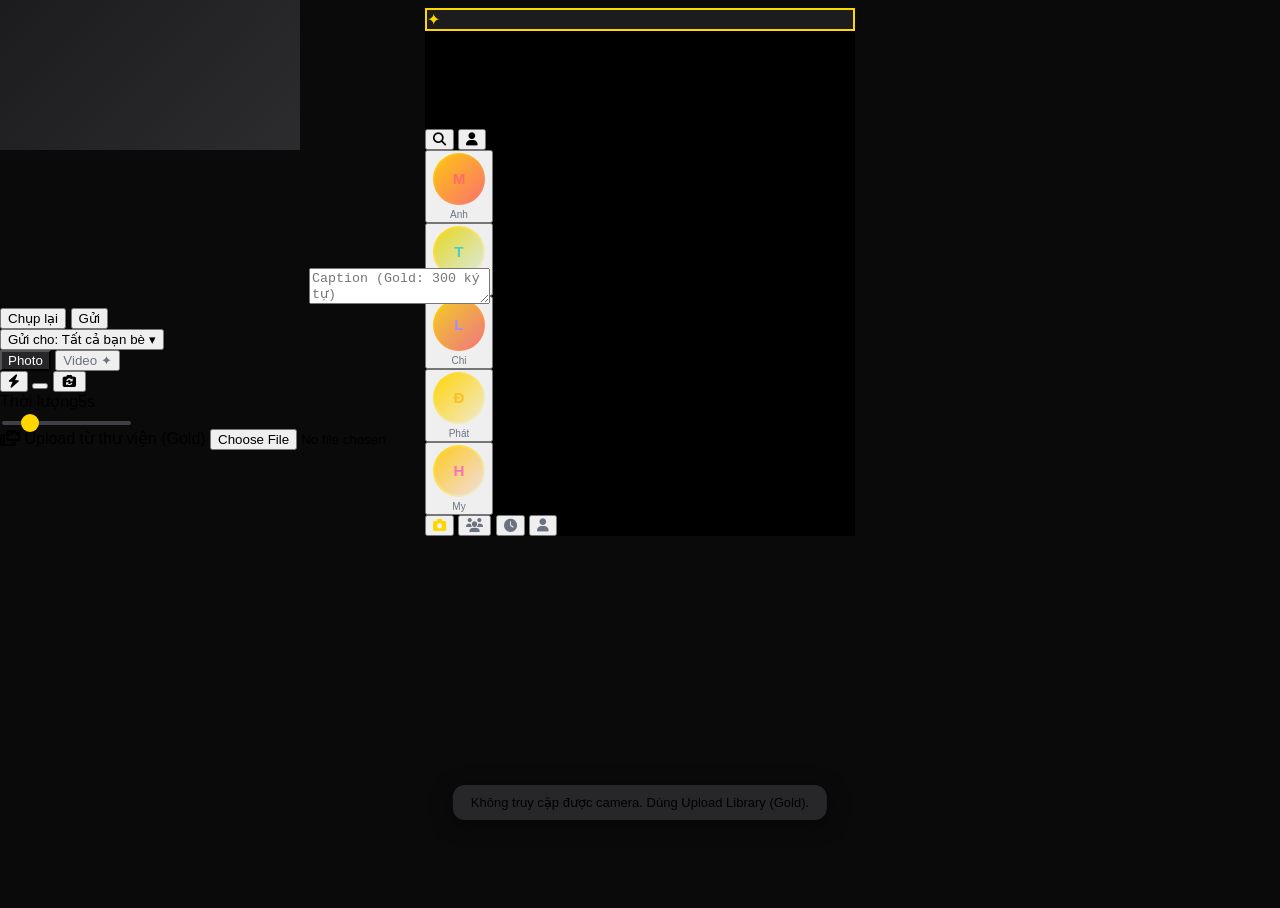
==== public/index.html @ 817ee640 "Locket Gold Edition - initial deploy" ====
<!DOCTYPE html>
<html lang="vi">
<head>
  <meta charset="UTF-8">
  <meta name="viewport" content="width=device-width, initial-scale=1.0, maximum-scale=1.0, user-scalable=no, viewport-fit=cover">
  <meta name="apple-mobile-web-app-capable" content="yes">
  <meta name="theme-color" content="#000000">
  <title>Locket • Gold</title>
  <script src="https://cdn.tailwindcss.com"></script>
  <link rel="stylesheet" href="https://cdnjs.cloudflare.com/ajax/libs/font-awesome/6.5.0/css/all.min.css">
  <link rel="stylesheet" href="styles.css">
</head>
<body class="bg-black text-white min-h-screen overflow-hidden">

  <div id="app" class="app-shell flex flex-col h-[100dvh]">

    <!-- Top Bar (theo mockup của bạn) -->
    <header class="shrink-0 flex items-center justify-between px-4 py-3 border-b border-gray-800 safe-top">
      <div class="flex items-center gap-2">
        <div id="app-icon-badge" class="w-8 h-8 bg-yellow-400 rounded-2xl flex items-center justify-center text-black font-bold text-sm">L</div>
        <h1 class="text-xl font-semibold">Locket</h1>
        <span class="gold-badge text-yellow-400 text-xs font-medium px-2 py-0.5 border border-yellow-400 rounded-full">GOLD</span>
      </div>
      <div class="flex gap-4 text-lg text-white/80">
        <button id="btn-top-search" type="button" aria-label="Tìm kiếm"><i class="fa-solid fa-magnifying-glass"></i></button>
        <button id="btn-top-profile" type="button" aria-label="Hồ sơ"><i class="fa-solid fa-user"></i></button>
      </div>
    </header>

    <!-- Friend avatars scroll (Camera) -->
    <div id="friends-bar" class="shrink-0 px-4 py-2 border-b border-gray-800/50">
      <div id="camera-friends-scroll" class="flex gap-3 overflow-x-auto no-scrollbar"></div>
    </div>

    <main id="screens" class="flex-1 overflow-hidden relative pb-16">

      <!-- CAMERA -->
      <section id="screen-camera" class="screen active h-full flex flex-col" data-screen="camera">
        <div class="flex-1 bg-zinc-950 flex flex-col items-center justify-center px-4 relative">
          <div class="viewfinder w-80 max-w-[85vw] aspect-square rounded-3xl overflow-hidden border-4 border-white/30 relative bg-zinc-900">
            <video id="camera-video" class="absolute inset-0 w-full h-full object-cover" playsinline muted autoplay></video>
            <img id="camera-preview-img" class="hidden absolute inset-0 w-full h-full object-cover" alt="">
            <div id="flash-overlay" class="hidden absolute inset-0 bg-white z-20 pointer-events-none"></div>

            <!-- Post-capture preview -->
            <div id="capture-preview" class="hidden absolute inset-0 z-30 bg-black/90 flex flex-col p-3">
              <img id="preview-media-img" class="hidden flex-1 w-full object-cover rounded-2xl" alt="">
              <video id="preview-media-video" class="hidden flex-1 w-full object-cover rounded-2xl" playsinline muted loop></video>
              <textarea id="caption-input" maxlength="300" rows="2" placeholder="Caption (Gold: 300 ký tự)"
                class="mt-2 w-full bg-zinc-800 rounded-xl px-3 py-2 text-sm resize-none outline-none"></textarea>
              <span id="caption-count" class="text-[10px] text-gray-500 text-right">0/300</span>
              <div class="flex gap-2 mt-2">
                <button id="btn-retake" type="button" class="flex-1 py-2 rounded-xl bg-zinc-800 text-sm">Chụp lại</button>
                <button id="btn-send" type="button" class="flex-1 py-2 rounded-xl bg-yellow-400 text-black text-sm font-bold">Gửi</button>
              </div>
              <button id="btn-recipients" type="button" class="mt-1 text-xs text-yellow-400">Gửi cho: Tất cả bạn bè ▾</button>
            </div>
          </div>

          <!-- Mode: Photo / Video -->
          <div class="mode-switch flex gap-1 mt-5 bg-zinc-900 rounded-full p-1 text-xs font-semibold">
            <button data-mode="photo" type="button" class="mode-btn active px-4 py-1.5 rounded-full">Photo</button>
            <button data-mode="video" type="button" class="mode-btn px-4 py-1.5 rounded-full text-yellow-400">Video ✦</button>
          </div>

          <!-- Controls -->
          <div class="flex items-center gap-10 mt-6">
            <button id="btn-flash" type="button" class="control-btn text-white/70" aria-label="Flash">
              <i class="fa-solid fa-bolt text-2xl"></i>
            </button>
            <button id="btn-shutter" type="button" class="shutter-btn w-20 h-20 rounded-full border-4 border-yellow-400 flex items-center justify-center active:scale-95 transition" aria-label="Chụp">
              <div class="shutter-inner w-16 h-16 bg-white rounded-full"></div>
            </button>
            <button id="btn-flip" type="button" class="control-btn text-white/70" aria-label="Lật camera">
              <i class="fa-solid fa-camera-rotate text-2xl"></i>
            </button>
          </div>

          <div id="video-duration-wrap" class="hidden w-64 mt-4">
            <div class="flex justify-between text-[10px] text-gray-500 mb-1">
              <span>Thời lượng</span><span id="video-duration-label">5s</span>
            </div>
            <input type="range" id="video-duration" min="3" max="15" value="5" class="gold-slider w-full">
          </div>

          <label id="btn-upload" class="mt-5 text-yellow-400 text-sm flex items-center gap-2 cursor-pointer">
            <i class="fa-solid fa-photo-film"></i> Upload từ thư viện (Gold)
            <input type="file" id="library-input" accept="image/*,video/*" class="hidden">
          </label>
        </div>
      </section>

      <!-- FRIENDS -->
      <section id="screen-friends" class="screen h-full flex flex-col overflow-y-auto" data-screen="friends">
        <div class="px-4 pt-4 pb-2">
          <p class="text-xs text-yellow-400 font-medium"><i class="fa-solid fa-infinity mr-1"></i> Unlimited Friends — Gold</p>
        </div>
        <div class="px-4 mb-3">
          <div class="relative">
            <i class="fa-solid fa-magnifying-glass absolute left-3 top-1/2 -translate-y-1/2 text-gray-500 text-sm"></i>
            <input id="friends-search" type="search" placeholder="Tìm bạn bè..."
              class="w-full bg-zinc-900 rounded-xl pl-10 pr-4 py-3 text-sm outline-none border border-gray-800 focus:border-yellow-400/50">
          </div>
        </div>
        <div id="friends-list" class="px-4 pb-24 space-y-2"></div>
        <div class="fixed bottom-16 left-0 right-0 max-w-[430px] mx-auto px-4">
          <button id="btn-add-friend" type="button" class="w-full py-3.5 rounded-xl bg-yellow-400 text-black font-bold text-sm">
            <i class="fa-solid fa-plus mr-1"></i> Add someone new
          </button>
        </div>
      </section>

      <!-- HISTORY -->
      <section id="screen-history" class="screen h-full flex flex-col overflow-y-auto" data-screen="history">
        <div class="px-4 pt-4 flex items-center justify-between">
          <h2 class="text-lg font-semibold">History</h2>
          <button id="btn-monthly-recap" type="button" class="text-xs bg-yellow-400/15 text-yellow-400 px-3 py-1.5 rounded-full font-semibold">
            <i class="fa-solid fa-film mr-1"></i> Monthly Recap ✦
          </button>
        </div>
        <div id="history-content" class="px-4 pb-24 pt-2"></div>
      </section>

      <!-- PROFILE -->
      <section id="screen-profile" class="screen h-full overflow-y-auto pb-24" data-screen="profile">
        <div class="text-center pt-6 px-4">
          <div id="profile-avatar" class="w-24 h-24 rounded-full mx-auto mb-3 bg-zinc-800 flex items-center justify-center text-3xl font-bold border-2 border-yellow-400"></div>
          <h2 id="profile-name" class="text-xl font-semibold"></h2>
          <div class="inline-flex items-center gap-1.5 mt-2 px-4 py-1.5 rounded-full border border-yellow-400 text-yellow-400 text-sm font-bold">
            <i class="fa-solid fa-crown text-xs"></i> Locket Gold
          </div>
          <p id="profile-friend-count" class="text-gray-500 text-sm mt-2"></p>
        </div>

        <!-- Widget preview trong Profile -->
        <div class="px-4 mt-6">
          <p class="text-xs text-gray-500 mb-3 uppercase tracking-wide">Widget Preview</p>
          <div class="flex justify-center">
            <div id="widget-preview" class="locket-widget cursor-pointer" role="button" tabindex="0">
              <div id="widget-frame" class="widget-inner frame-gold w-36 h-36 rounded-3xl overflow-hidden relative border-4 border-yellow-400">
                <img id="widget-image" src="" alt="" class="widget-photo absolute inset-0 w-full h-full object-cover">
                <div id="widget-empty" class="widget-empty absolute inset-0 flex flex-col items-center justify-center bg-zinc-900">
                  <i class="fa-solid fa-camera text-2xl text-gray-600"></i>
                  <span class="text-[10px] text-gray-600 mt-1">Tap widget</span>
                </div>
                <div id="widget-friend-name" class="widget-label absolute bottom-2 left-0 right-0 text-center text-[10px] font-semibold"></div>
              </div>
            </div>
          </div>
          <p class="text-center text-[10px] text-gray-600 mt-2">Nhấn widget → mở Camera</p>
          <div id="frame-picker" class="flex justify-center gap-3 mt-4"></div>
        </div>

        <div class="px-4 mt-6 space-y-3">
          <div class="settings-group rounded-2xl overflow-hidden border border-gray-800">
            <h3 class="settings-label">Gold Features</h3>
            <button type="button" class="settings-row" data-action="app-icon">
              <span><i class="fa-solid fa-icons w-5 text-yellow-400"></i> Change App Icon</span>
              <span class="text-gray-500 text-sm">→</span>
            </button>
            <button type="button" class="settings-row" data-action="theme">
              <span><i class="fa-solid fa-palette w-5 text-yellow-400"></i> Change Theme</span>
              <span class="text-gray-500 text-sm" id="current-theme-label">Dark Gold →</span>
            </button>
            <button type="button" class="settings-row" data-action="who-viewed">
              <span><i class="fa-solid fa-eye w-5 text-yellow-400"></i> Who opened your Lockets</span>
              <span class="text-gray-500 text-sm">→</span>
            </button>
          </div>
          <div class="settings-group rounded-2xl overflow-hidden border border-gray-800">
            <button type="button" class="settings-row" data-action="subscription">
              <span>Manage Subscription</span>
              <span class="text-yellow-400 text-sm font-medium">Active ✦</span>
            </button>
          </div>
        </div>
      </section>

    </main>

    <!-- Bottom Nav (theo mockup — 4 tab) -->
    <nav id="tab-bar" class="tab-bar fixed bottom-0 left-0 right-0 max-w-[430px] mx-auto bg-zinc-950 border-t border-gray-800 py-3 flex justify-around text-2xl safe-bottom z-50">
      <button type="button" class="tab-btn active" data-tab="camera" aria-label="Camera"><i class="fa-solid fa-camera"></i></button>
      <button type="button" class="tab-btn" data-tab="friends" aria-label="Friends"><i class="fa-solid fa-users"></i></button>
      <button type="button" class="tab-btn" data-tab="history" aria-label="History"><i class="fa-solid fa-clock"></i></button>
      <button type="button" class="tab-btn" data-tab="profile" aria-label="Profile"><i class="fa-solid fa-user"></i></button>
    </nav>
  </div>

  <!-- MODALS -->
  <div id="modal-detail" class="modal hidden" role="dialog">
    <div class="modal-backdrop"></div>
    <div class="modal-content detail-modal">
      <button type="button" class="modal-close absolute top-3 right-4 text-2xl z-10">&times;</button>
      <div class="detail-media-wrap bg-black">
        <img id="detail-img" class="hidden w-full max-h-[55vh] object-contain" alt="">
        <video id="detail-video" class="hidden w-full max-h-[55vh] object-contain" playsinline muted loop></video>
      </div>
      <p id="detail-caption" class="px-4 py-3 text-sm"></p>
      <p id="detail-meta" class="px-4 text-xs text-gray-500"></p>
      <div class="reaction-bar px-4 py-3 flex gap-4 justify-center border-t border-gray-800">
        <button type="button" class="reaction-btn text-2xl" data-emoji="❤️">❤️</button>
        <button type="button" class="reaction-btn text-2xl" data-emoji="😂">😂</button>
        <button type="button" class="reaction-btn text-2xl" data-emoji="😮">😮</button>
        <button type="button" class="reaction-btn text-2xl" data-emoji="🔥">🔥</button>
        <button type="button" class="reaction-btn text-2xl" data-emoji="✨">✨</button>
      </div>
      <div id="detail-viewers" class="px-4 pb-4"></div>
    </div>
  </div>

  <div id="modal-who-viewed" class="modal hidden"><div class="modal-backdrop"></div>
    <div class="modal-content">
      <div class="flex justify-between p-4 border-b border-gray-800">
        <h3 class="font-bold">Who Viewed ✦</h3>
        <button type="button" class="modal-close text-2xl">&times;</button>
      </div>
      <div id="who-viewed-list" class="max-h-[60vh] overflow-y-auto p-4 space-y-3"></div>
    </div>
  </div>

  <div id="modal-recipients" class="modal hidden"><div class="modal-backdrop"></div>
    <div class="modal-content">
      <div class="flex justify-between p-4 border-b border-gray-800">
        <h3 class="font-bold">Gửi cho</h3>
        <button type="button" class="modal-close text-2xl">&times;</button>
      </div>
      <label class="flex items-center gap-3 px-4 py-3 border-b border-gray-800">
        <input type="radio" name="recipient" value="all" checked> Tất cả bạn bè
      </label>
      <div id="recipient-list" class="max-h-[50vh] overflow-y-auto"></div>
      <button type="button" id="btn-confirm-recipients" class="m-4 py-3 w-[calc(100%-2rem)] bg-yellow-400 text-black font-bold rounded-xl">Xác nhận</button>
    </div>
  </div>

  <div id="modal-app-icon" class="modal hidden"><div class="modal-backdrop"></div>
    <div class="modal-content">
      <div class="flex justify-between p-4 border-b border-gray-800">
        <h3 class="font-bold">App Icon <span class="text-yellow-400 text-xs">Gold</span></h3>
        <button type="button" class="modal-close text-2xl">&times;</button>
      </div>
      <div id="icon-picker" class="grid grid-cols-4 gap-4 p-4"></div>
    </div>
  </div>

  <div id="modal-theme" class="modal hidden"><div class="modal-backdrop"></div>
    <div class="modal-content">
      <div class="flex justify-between p-4 border-b border-gray-800">
        <h3 class="font-bold">Change Theme</h3>
        <button type="button" class="modal-close text-2xl">&times;</button>
      </div>
      <div id="theme-picker" class="p-4 space-y-2"></div>
    </div>
  </div>

  <div id="modal-add-friend" class="modal hidden"><div class="modal-backdrop"></div>
    <div class="modal-content">
      <div class="flex justify-between p-4 border-b border-gray-800">
        <h3 class="font-bold">Add someone new</h3>
        <button type="button" class="modal-close text-2xl">&times;</button>
      </div>
      <div class="p-4 space-y-3">
        <input id="new-friend-name" type="text" placeholder="Tên bạn bè" class="w-full bg-zinc-900 rounded-xl px-4 py-3 text-sm outline-none border border-gray-800">
        <button type="button" id="btn-confirm-add-friend" class="w-full py-3 bg-yellow-400 text-black font-bold rounded-xl">Thêm bạn</button>
      </div>
    </div>
  </div>

  <div id="modal-recap" class="modal hidden"><div class="modal-backdrop"></div>
    <div class="modal-content recap-modal max-w-sm mx-auto">
      <button type="button" class="modal-close absolute top-3 right-3 z-10 text-white text-2xl">&times;</button>
      <div id="recap-player" class="recap-player aspect-[9/16] bg-black relative overflow-hidden">
        <div id="recap-slides" class="recap-slides absolute inset-0"></div>
        <div class="recap-overlay absolute bottom-0 left-0 right-0 p-4 bg-gradient-to-t from-black/80">
          <h3 class="font-bold">Monthly Recap</h3>
          <p id="recap-month" class="text-sm text-gray-400"></p>
        </div>
      </div>
    </div>
  </div>

  <div id="modal-subscription" class="modal hidden"><div class="modal-backdrop"></div>
    <div class="modal-content text-center p-6 relative">
      <button type="button" class="modal-close absolute top-3 right-3 text-2xl">&times;</button>
      <i class="fa-solid fa-crown text-4xl text-yellow-400 mb-3"></i>
      <h3 class="text-xl font-bold">Locket Gold</h3>
      <p class="text-gray-500 text-sm mb-4">Active · No Ads</p>
      <div class="bg-zinc-900 rounded-xl p-4 text-left text-sm space-y-2 mb-4">
        <p>✓ Unlimited Friends</p><p>✓ Upload Library</p><p>✓ Video 3–15s</p>
        <p>✓ Who Viewed</p><p>✓ Custom Icon &amp; Widget</p><p>✓ Monthly Recap</p>
      </div>
    </div>
  </div>

  <div id="emoji-rain" class="emoji-rain pointer-events-none fixed inset-0 z-[300]"></div>
  <div id="toast" class="toast hidden"></div>
  <link id="dynamic-favicon" rel="icon" href="data:image/svg+xml,<svg xmlns='http://www.w3.org/2000/svg' viewBox='0 0 100 100'><rect fill='%23000' width='100' height='100' rx='22'/><text x='50' y='62' text-anchor='middle' font-size='50' fill='%23FFD700'>L</text></svg>">

  <script src="js/state.js"></script>
  <script src="js/ui.js"></script>
  <script src="js/camera.js"></script>
  <script src="js/friends.js"></script>
  <script src="js/history.js"></script>
  <script src="js/widget.js"></script>
  <script src="js/profile.js"></script>
  <script src="js/reactions.js"></script>
  <script src="js/app.js"></script>
</body>
</html>
---- public/styles.css ----
/* Locket • Gold — iOS style overrides */

body {
  font-family: -apple-system, BlinkMacSystemFont, 'SF Pro Display', 'Segoe UI', Roboto, sans-serif;
}

.app-shell {
  max-width: 430px;
  margin: 0 auto;
  background: #000;
}

.safe-top { padding-top: env(safe-area-inset-top, 0); }
.safe-bottom { padding-bottom: env(safe-area-inset-bottom, 0); }

.no-scrollbar::-webkit-scrollbar { display: none; }
.no-scrollbar { scrollbar-width: none; }

/* Screens */
.screen {
  position: absolute;
  inset: 0;
  opacity: 0;
  visibility: hidden;
  transform: translateY(8px);
  transition: opacity 0.3s ease, transform 0.3s ease, visibility 0.3s;
  pointer-events: none;
}
.screen.active {
  opacity: 1;
  visibility: visible;
  transform: none;
  pointer-events: auto;
}

/* Tab bar */
.tab-btn { color: #6b7280; transition: color 0.2s, transform 0.15s; }
.tab-btn.active { color: #FFD700; }
.tab-btn:active { transform: scale(0.9); }

/* Mode switch */
.mode-btn { color: #6b7280; }
.mode-btn.active { background: #27272a; color: #fff; }

/* Shutter recording */
.shutter-btn.recording .shutter-inner {
  width: 28px; height: 28px; border-radius: 6px; background: #ef4444;
}
.shutter-btn.video-mode .shutter-inner { background: #ef4444; }

/* Friend avatars */
.friend-avatar-btn { flex-shrink: 0; display: flex; flex-direction: column; align-items: center; gap: 4px; }
.friend-avatar-ring {
  width: 48px; height: 48px; border-radius: 50%; padding: 2px;
  background: linear-gradient(135deg, #FFD700, transparent);
}
.friend-avatar-ring.has-new {
  background: linear-gradient(135deg, #FFD700, #f87171);
  animation: pulse-ring 2s ease infinite;
}
@keyframes pulse-ring {
  50% { box-shadow: 0 0 12px rgba(255,215,0,0.4); }
}
.friend-avatar-ring .avatar-placeholder {
  width: 100%; height: 100%; border-radius: 50%;
  display: flex; align-items: center; justify-content: center;
  font-weight: 600; font-size: 0.95rem;
}
.friend-avatar-name { font-size: 10px; color: #6b7280; max-width: 52px; overflow: hidden; text-overflow: ellipsis; white-space: nowrap; }

/* Friends list */
.friend-row {
  display: flex; align-items: center; gap: 12px; padding: 12px;
  background: #18181b; border-radius: 14px; border: 1px solid #27272a;
}
.friend-row-avatar {
  width: 44px; height: 44px; border-radius: 50%;
  display: flex; align-items: center; justify-content: center;
  font-weight: 600; border: 2px solid #FFD700;
}

/* History */
.history-section-title { font-size: 12px; color: #6b7280; font-weight: 600; text-transform: uppercase; margin: 16px 0 8px; }
.history-grid { display: grid; grid-template-columns: repeat(3, 1fr); gap: 2px; }
.history-item { aspect-ratio: 3/4; overflow: hidden; position: relative; cursor: pointer; }
.history-item img, .history-item video { width: 100%; height: 100%; object-fit: cover; }
.history-item .video-badge { position: absolute; bottom: 4px; right: 4px; font-size: 9px; background: rgba(0,0,0,0.6); padding: 2px 4px; border-radius: 3px; }

/* Settings */
.settings-label { font-size: 11px; color: #6b7280; text-transform: uppercase; padding: 12px 16px 6px; }
.settings-row {
  display: flex; justify-content: space-between; align-items: center;
  width: 100%; padding: 14px 16px; font-size: 15px;
  border-top: 1px solid #27272a; text-align: left;
}
.settings-row:active { background: #27272a; }

/* Widget frames */
.widget-inner.frame-gold { border-color: #FFD700 !important; box-shadow: 0 0 20px rgba(255,215,0,0.3); }
.widget-inner.frame-classic { border: 2px solid rgba(255,255,255,0.25) !important; }
.widget-inner.frame-neon { border-color: #f472b6 !important; box-shadow: 0 0 16px rgba(244,114,182,0.4); }
.widget-inner.frame-minimal { border: none !important; border-radius: 28px; }
.widget-inner.frame-polaroid { border: 6px solid #fff !important; border-bottom-width: 22px !important; border-radius: 4px; }
.widget-photo { display: none; }
.widget-photo.visible { display: block; }
.widget-empty.hidden { display: none; }

.frame-option {
  width: 44px; height: 44px; border-radius: 10px; border: 2px solid transparent;
  background: #27272a; font-size: 18px; transition: all 0.2s;
}
.frame-option.active { border-color: #FFD700; }

/* Modals */
.modal { position: fixed; inset: 0; z-index: 200; display: flex; align-items: flex-end; justify-content: center; }
.modal.hidden { display: none; }
.modal-backdrop { position: absolute; inset: 0; background: rgba(0,0,0,0.65); backdrop-filter: blur(4px); }
.modal-content {
  position: relative; width: 100%; max-width: 430px; max-height: 90vh;
  background: #18181b; border-radius: 16px 16px 0 0; overflow: hidden;
  animation: slideUp 0.35s cubic-bezier(0.25,0.1,0.25,1);
}
@keyframes slideUp { from { transform: translateY(100%); } to { transform: translateY(0); } }

.viewer-row { display: flex; align-items: center; gap: 10px; padding: 6px 0; }
.viewer-avatar { width: 34px; height: 34px; border-radius: 50%; background: #27272a; display: flex; align-items: center; justify-content: center; font-size: 0.8rem; font-weight: 600; }

/* Recap */
.recap-slide { position: absolute; inset: 0; opacity: 0; transition: opacity 0.8s; }
.recap-slide.active { opacity: 1; }
.recap-slide img { width: 100%; height: 100%; object-fit: cover; }

/* Icon picker */
.icon-option {
  aspect-ratio: 1; border-radius: 16px; display: flex; align-items: center; justify-content: center;
  font-size: 1.75rem; border: 3px solid transparent; transition: all 0.2s;
}
.icon-option.active { border-color: #FFD700; box-shadow: 0 0 12px rgba(255,215,0,0.35); }
.icon-option.gold-style { border: 2px solid #FFD700; }

.theme-option {
  display: flex; align-items: center; gap: 12px; padding: 12px;
  border-radius: 12px; background: #27272a; border: 2px solid transparent; width: 100%; text-align: left;
}
.theme-option.active { border-color: #FFD700; }
.theme-swatch { width: 28px; height: 28px; border-radius: 50%; flex-shrink: 0; }

/* Emoji rain */
.emoji-particle {
  position: absolute; top: -40px; font-size: 26px;
  animation: emojiFall linear forwards;
}
@keyframes emojiFall {
  to { transform: translateY(110vh) rotate(360deg); opacity: 0.5; }
}

/* Toast */
.toast {
  position: fixed; bottom: 80px; left: 50%; transform: translateX(-50%);
  background: #27272a; padding: 10px 18px; border-radius: 12px;
  font-size: 13px; z-index: 250; box-shadow: 0 4px 20px rgba(0,0,0,0.5);
  max-width: 90%; text-align: center;
}
.toast.hidden { display: none; }

/* Gold slider */
.gold-slider { -webkit-appearance: none; height: 4px; border-radius: 2px; background: #3f3f46; }
.gold-slider::-webkit-slider-thumb {
  -webkit-appearance: none; width: 18px; height: 18px; border-radius: 50%; background: #FFD700;
}

/* Flash */
#flash-overlay.flash-active { display: block !important; animation: flashAnim 0.3s ease; }
@keyframes flashAnim { from { opacity: 0.85; } to { opacity: 0; } }

/* Theme variants */
body.theme-midnight { --accent: #a78bfa; }
body.theme-rose { --accent: #fb7185; }
body.theme-midnight .text-yellow-400, body.theme-midnight .tab-btn.active { color: #a78bfa !important; }
body.theme-rose .text-yellow-400, body.theme-rose .tab-btn.active { color: #fb7185 !important; }

.control-btn.active { color: #FFD700 !important; }

@media (min-width: 431px) {
  body { background: #0a0a0a; }
}
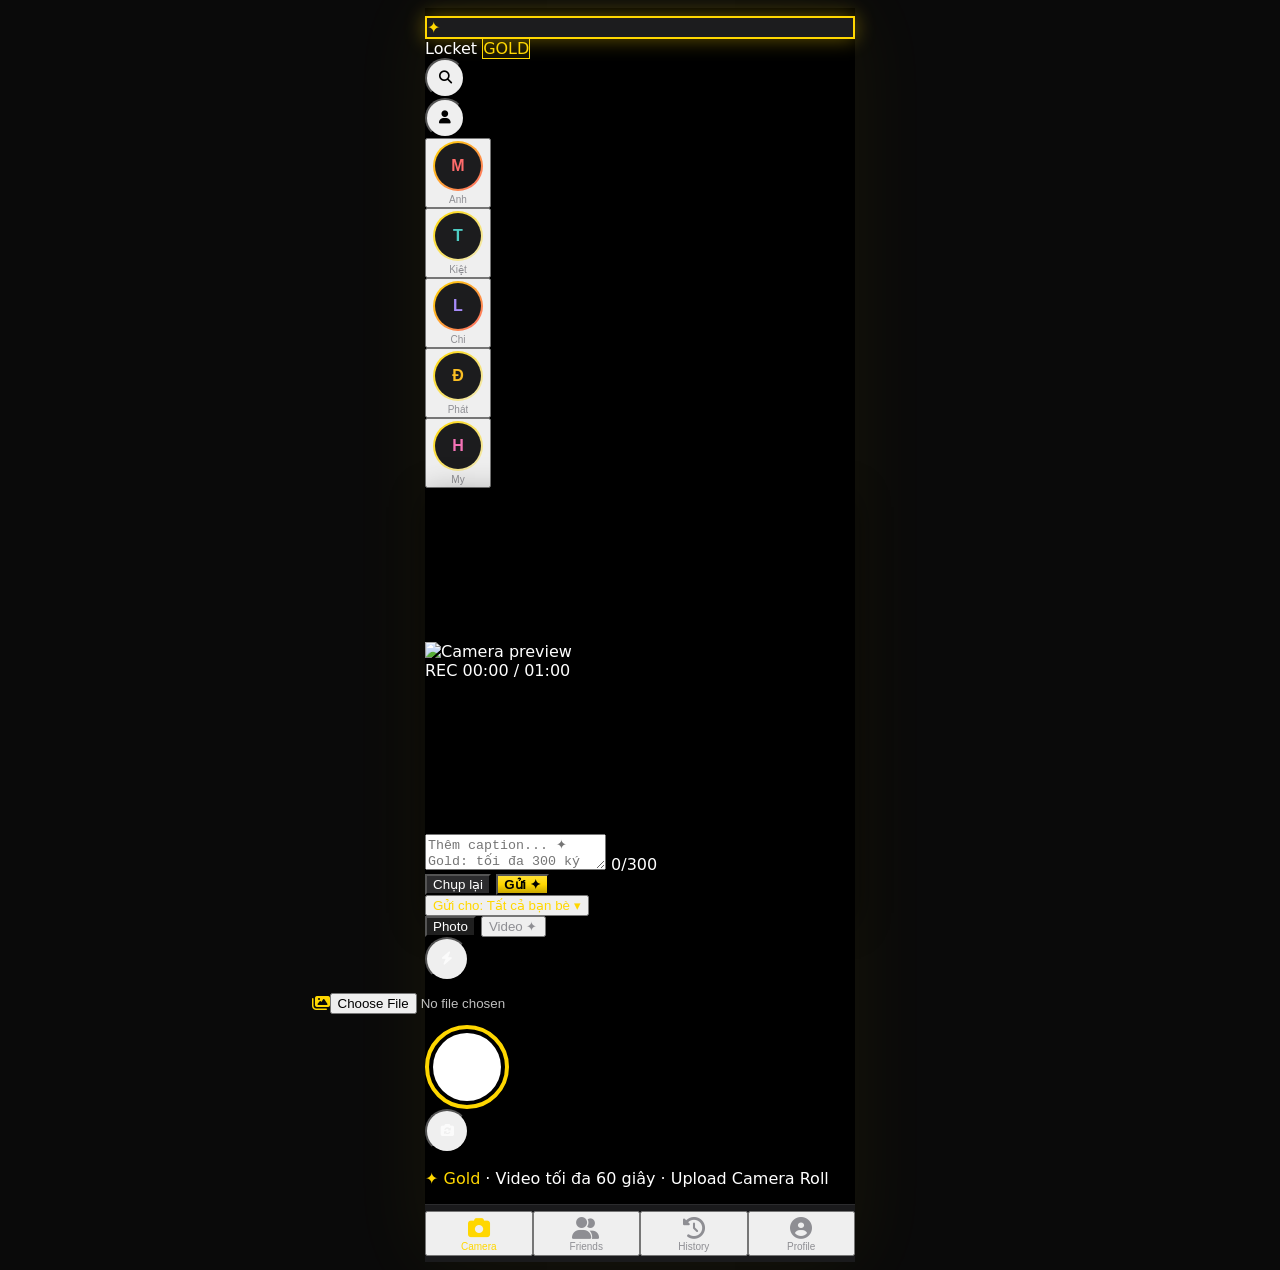
==== commit 84b37030: "Locket Gold Edition v2" ====
--- a/public/index.html
+++ b/public/index.html
@@ -4,297 +4,316 @@
   <meta charset="UTF-8">
   <meta name="viewport" content="width=device-width, initial-scale=1.0, maximum-scale=1.0, user-scalable=no, viewport-fit=cover">
   <meta name="apple-mobile-web-app-capable" content="yes">
+  <meta name="apple-mobile-web-app-status-bar-style" content="black-translucent">
   <meta name="theme-color" content="#000000">
-  <title>Locket • Gold</title>
+  <title>Locket Web - Gold Edition</title>
   <script src="https://cdn.tailwindcss.com"></script>
+  <script>
+    tailwind.config = {
+      theme: { extend: { colors: { gold: '#FFD700' } } }
+    };
+  </script>
   <link rel="stylesheet" href="https://cdnjs.cloudflare.com/ajax/libs/font-awesome/6.5.0/css/all.min.css">
   <link rel="stylesheet" href="styles.css">
 </head>
-<body class="bg-black text-white min-h-screen overflow-hidden">
+<body class="bg-black text-white overflow-hidden">
 
   <div id="app" class="app-shell flex flex-col h-[100dvh]">
 
-    <!-- Top Bar (theo mockup của bạn) -->
-    <header class="shrink-0 flex items-center justify-between px-4 py-3 border-b border-gray-800 safe-top">
-      <div class="flex items-center gap-2">
-        <div id="app-icon-badge" class="w-8 h-8 bg-yellow-400 rounded-2xl flex items-center justify-center text-black font-bold text-sm">L</div>
-        <h1 class="text-xl font-semibold">Locket</h1>
-        <span class="gold-badge text-yellow-400 text-xs font-medium px-2 py-0.5 border border-yellow-400 rounded-full">GOLD</span>
-      </div>
-      <div class="flex gap-4 text-lg text-white/80">
-        <button id="btn-top-search" type="button" aria-label="Tìm kiếm"><i class="fa-solid fa-magnifying-glass"></i></button>
-        <button id="btn-top-profile" type="button" aria-label="Hồ sơ"><i class="fa-solid fa-user"></i></button>
-      </div>
-    </header>
-
-    <!-- Friend avatars scroll (Camera) -->
-    <div id="friends-bar" class="shrink-0 px-4 py-2 border-b border-gray-800/50">
-      <div id="camera-friends-scroll" class="flex gap-3 overflow-x-auto no-scrollbar"></div>
-    </div>
-
-    <main id="screens" class="flex-1 overflow-hidden relative pb-16">
-
-      <!-- CAMERA -->
-      <section id="screen-camera" class="screen active h-full flex flex-col" data-screen="camera">
-        <div class="flex-1 bg-zinc-950 flex flex-col items-center justify-center px-4 relative">
-          <div class="viewfinder w-80 max-w-[85vw] aspect-square rounded-3xl overflow-hidden border-4 border-white/30 relative bg-zinc-900">
-            <video id="camera-video" class="absolute inset-0 w-full h-full object-cover" playsinline muted autoplay></video>
-            <img id="camera-preview-img" class="hidden absolute inset-0 w-full h-full object-cover" alt="">
-            <div id="flash-overlay" class="hidden absolute inset-0 bg-white z-20 pointer-events-none"></div>
-
-            <!-- Post-capture preview -->
-            <div id="capture-preview" class="hidden absolute inset-0 z-30 bg-black/90 flex flex-col p-3">
-              <img id="preview-media-img" class="hidden flex-1 w-full object-cover rounded-2xl" alt="">
-              <video id="preview-media-video" class="hidden flex-1 w-full object-cover rounded-2xl" playsinline muted loop></video>
-              <textarea id="caption-input" maxlength="300" rows="2" placeholder="Caption (Gold: 300 ký tự)"
-                class="mt-2 w-full bg-zinc-800 rounded-xl px-3 py-2 text-sm resize-none outline-none"></textarea>
-              <span id="caption-count" class="text-[10px] text-gray-500 text-right">0/300</span>
-              <div class="flex gap-2 mt-2">
-                <button id="btn-retake" type="button" class="flex-1 py-2 rounded-xl bg-zinc-800 text-sm">Chụp lại</button>
-                <button id="btn-send" type="button" class="flex-1 py-2 rounded-xl bg-yellow-400 text-black text-sm font-bold">Gửi</button>
+    <main id="screens" class="flex-1 relative min-h-0 overflow-hidden">
+
+    <!-- ═══ CAMERA SCREEN (full-bleed, giống Locket iOS) ═══ -->
+    <section id="screen-camera" class="screen active" data-screen="camera">
+
+      <!-- Top: logo + friends scroll -->
+      <header class="camera-header safe-top shrink-0 z-20 px-4 pt-2 pb-2">
+        <div class="flex items-center justify-between mb-2">
+          <div class="flex items-center gap-2">
+            <div id="app-icon-badge" class="w-8 h-8 bg-gold rounded-2xl flex items-center justify-center text-black font-bold text-sm shadow-gold">L</div>
+            <span class="text-lg font-semibold tracking-tight">Locket</span>
+            <span class="gold-pill text-[10px] font-bold px-2 py-0.5 rounded-full">GOLD</span>
+          </div>
+          <div class="flex gap-3 text-base opacity-80">
+            <button id="btn-top-search" type="button" class="btn-icon" aria-label="Search"><i class="fa-solid fa-magnifying-glass"></i></button>
+            <button id="btn-top-profile" type="button" class="btn-icon" aria-label="Profile"><i class="fa-solid fa-user"></i></button>
+          </div>
+        </div>
+        <div id="camera-friends-scroll" class="flex gap-3 overflow-x-auto no-scrollbar py-1"></div>
+      </header>
+
+      <!-- Viewfinder -->
+      <div class="camera-body flex-1 relative flex flex-col min-h-0">
+        <div class="viewfinder flex-1 relative mx-3 mb-2 rounded-[28px] overflow-hidden bg-zinc-900 border border-white/10">
+
+          <!-- Live feed OR sample image -->
+          <video id="camera-video" class="feed-layer absolute inset-0 w-full h-full object-cover" playsinline muted autoplay></video>
+          <img id="camera-sample" class="feed-layer absolute inset-0 w-full h-full object-cover"
+               src="https://images.unsplash.com/photo-1494790108377-be9c29b29330?w=800&q=80" alt="Camera preview">
+
+          <div id="flash-overlay" class="hidden absolute inset-0 bg-white z-30 pointer-events-none"></div>
+
+          <!-- REC overlay (Gold video — max 60s) -->
+          <div id="rec-overlay" class="hidden absolute top-4 left-4 z-25 flex items-center gap-2 bg-black/50 backdrop-blur-sm rounded-full px-3 py-1.5">
+            <span class="rec-dot w-2.5 h-2.5 rounded-full bg-red-500"></span>
+            <span class="text-xs font-bold tracking-wider text-red-400">REC</span>
+            <span id="rec-timer" class="text-xs font-mono text-white ml-1">00:00 / 01:00</span>
+          </div>
+
+          <!-- Post-capture preview -->
+          <div id="capture-preview" class="hidden absolute inset-0 z-40 bg-black/95 flex flex-col p-4">
+            <div class="flex-1 relative rounded-2xl overflow-hidden min-h-0">
+              <img id="preview-media-img" class="hidden absolute inset-0 w-full h-full object-cover" alt="">
+              <video id="preview-media-video" class="hidden absolute inset-0 w-full h-full object-cover" playsinline muted loop></video>
+            </div>
+            <div class="shrink-0 mt-3 space-y-2">
+              <div class="relative">
+                <textarea id="caption-input" maxlength="300" rows="2"
+                  placeholder="Thêm caption... ✦ Gold: tối đa 300 ký tự"
+                  class="w-full bg-zinc-800/90 rounded-2xl px-4 py-3 text-sm resize-none outline-none border border-white/5 focus:border-gold/40 transition"></textarea>
+                <span id="caption-count" class="absolute right-3 bottom-2 text-[10px] text-zinc-500">0/300</span>
               </div>
-              <button id="btn-recipients" type="button" class="mt-1 text-xs text-yellow-400">Gửi cho: Tất cả bạn bè ▾</button>
+              <div class="flex gap-2">
+                <button id="btn-retake" type="button" class="btn-secondary flex-1 py-3 rounded-2xl text-sm font-medium">Chụp lại</button>
+                <button id="btn-send" type="button" class="btn-gold flex-1 py-3 rounded-2xl text-sm font-bold">Gửi ✦</button>
+              </div>
+              <button id="btn-recipients" type="button" class="w-full text-xs text-gold py-1 btn-gold-text">Gửi cho: Tất cả bạn bè ▾</button>
             </div>
           </div>
-
-          <!-- Mode: Photo / Video -->
-          <div class="mode-switch flex gap-1 mt-5 bg-zinc-900 rounded-full p-1 text-xs font-semibold">
-            <button data-mode="photo" type="button" class="mode-btn active px-4 py-1.5 rounded-full">Photo</button>
-            <button data-mode="video" type="button" class="mode-btn px-4 py-1.5 rounded-full text-yellow-400">Video ✦</button>
-          </div>
-
-          <!-- Controls -->
-          <div class="flex items-center gap-10 mt-6">
-            <button id="btn-flash" type="button" class="control-btn text-white/70" aria-label="Flash">
-              <i class="fa-solid fa-bolt text-2xl"></i>
+        </div>
+
+        <!-- Controls dock -->
+        <div class="camera-controls shrink-0 px-4 pb-2 z-20">
+          <!-- Photo / Video -->
+          <div class="flex justify-center mb-4">
+            <div class="mode-switch inline-flex bg-black/60 backdrop-blur-md rounded-full p-1 text-xs font-semibold border border-white/10">
+              <button data-mode="photo" type="button" class="mode-btn active px-5 py-2 rounded-full transition-all">Photo</button>
+              <button data-mode="video" type="button" class="mode-btn px-5 py-2 rounded-full transition-all text-gold">Video ✦</button>
+            </div>
+          </div>
+
+          <div class="flex items-center justify-between px-4">
+            <button id="btn-flash" type="button" class="control-btn btn-icon" aria-label="Flash">
+              <i class="fa-solid fa-bolt text-xl"></i>
             </button>
-            <button id="btn-shutter" type="button" class="shutter-btn w-20 h-20 rounded-full border-4 border-yellow-400 flex items-center justify-center active:scale-95 transition" aria-label="Chụp">
-              <div class="shutter-inner w-16 h-16 bg-white rounded-full"></div>
+
+            <label class="control-btn btn-icon cursor-pointer gold-touch" title="Upload Camera Roll (Gold)">
+              <i class="fa-solid fa-images text-xl text-gold"></i>
+              <input type="file" id="library-input" accept="image/*,video/*" class="hidden">
+            </label>
+
+            <button id="btn-shutter" type="button" class="shutter-btn" aria-label="Shutter">
+              <span class="shutter-ring"></span>
+              <span class="shutter-inner"></span>
             </button>
-            <button id="btn-flip" type="button" class="control-btn text-white/70" aria-label="Lật camera">
-              <i class="fa-solid fa-camera-rotate text-2xl"></i>
+
+            <button id="btn-flip" type="button" class="control-btn btn-icon" aria-label="Flip">
+              <i class="fa-solid fa-camera-rotate text-xl"></i>
             </button>
-          </div>
-
-          <div id="video-duration-wrap" class="hidden w-64 mt-4">
-            <div class="flex justify-between text-[10px] text-gray-500 mb-1">
-              <span>Thời lượng</span><span id="video-duration-label">5s</span>
+
+            <div class="w-10"></div>
+          </div>
+
+          <p class="text-center text-[11px] text-zinc-500 mt-3">
+            <span class="text-gold">✦ Gold</span> · Video tối đa 60 giây · Upload Camera Roll
+          </p>
+        </div>
+      </div>
+    </section>
+
+    <!-- ═══ FRIENDS ═══ -->
+    <section id="screen-friends" class="screen h-full flex flex-col" data-screen="friends">
+      <header class="page-header safe-top px-4 pt-4 pb-2">
+        <h2 class="text-2xl font-bold">Friends</h2>
+        <p class="text-xs text-gold mt-1 font-medium"><i class="fa-solid fa-infinity mr-1"></i> Unlimited Friends — không giới hạn 20</p>
+      </header>
+      <div class="px-4 mb-3">
+        <div class="search-wrap relative">
+          <i class="fa-solid fa-magnifying-glass absolute left-3 top-1/2 -translate-y-1/2 text-zinc-500 text-sm"></i>
+          <input id="friends-search" type="search" placeholder="Search friends..."
+            class="w-full bg-zinc-900 rounded-2xl pl-10 pr-4 py-3.5 text-sm outline-none border border-zinc-800 focus:border-gold/40 transition">
+        </div>
+      </div>
+      <div id="friends-list" class="flex-1 overflow-y-auto px-4 pb-28 space-y-2"></div>
+      <div class="fixed-btn-bar">
+        <button id="btn-add-friend" type="button" class="btn-gold w-full py-3.5 rounded-2xl font-bold text-sm">
+          <i class="fa-solid fa-user-plus mr-2"></i>Add someone new
+        </button>
+      </div>
+    </section>
+
+    <!-- ═══ HISTORY ═══ -->
+    <section id="screen-history" class="screen h-full flex flex-col" data-screen="history">
+      <header class="page-header safe-top px-4 pt-4 pb-2 flex items-start justify-between gap-2">
+        <div>
+          <h2 class="text-2xl font-bold">History</h2>
+          <p class="text-xs text-zinc-500 mt-0.5">Ảnh &amp; video đã gửi/nhận</p>
+        </div>
+        <button id="btn-monthly-recap" type="button" class="btn-gold-outline shrink-0 text-xs px-3 py-2 rounded-full font-semibold">
+          <i class="fa-solid fa-clapperboard mr-1"></i>Recap ✦
+        </button>
+      </header>
+      <div id="history-filters" class="px-4 pb-2 flex gap-2 overflow-x-auto no-scrollbar"></div>
+      <div id="history-content" class="flex-1 overflow-y-auto px-4 pb-28"></div>
+    </section>
+
+    <!-- ═══ PROFILE ═══ -->
+    <section id="screen-profile" class="screen h-full overflow-y-auto pb-28" data-screen="profile">
+      <div class="text-center pt-8 px-4">
+        <div id="profile-avatar" class="profile-avatar w-28 h-28 rounded-full mx-auto mb-4 flex items-center justify-center text-4xl font-bold"></div>
+        <h2 id="profile-name" class="text-2xl font-bold"></h2>
+        <div class="gold-crown-badge inline-flex items-center gap-2 mt-3 px-5 py-2 rounded-full">
+          <i class="fa-solid fa-crown"></i>
+          <span class="font-bold text-sm">Locket Gold</span>
+        </div>
+        <p id="profile-friend-count" class="text-zinc-500 text-sm mt-2"></p>
+      </div>
+
+      <div class="px-4 mt-8">
+        <p class="section-title">Widget Preview</p>
+        <div class="flex justify-center py-4">
+          <div id="widget-preview" class="widget-tap" role="button" tabindex="0" aria-label="Open camera">
+            <div id="widget-frame" class="widget-inner frame-gold w-40 h-40 rounded-[28px] overflow-hidden relative">
+              <img id="widget-image" src="" alt="" class="widget-photo absolute inset-0 w-full h-full object-cover">
+              <div id="widget-empty" class="widget-empty absolute inset-0 flex flex-col items-center justify-center bg-zinc-900">
+                <i class="fa-solid fa-heart text-gold text-2xl opacity-60"></i>
+                <span class="text-[10px] text-zinc-600 mt-2">Tap to capture</span>
+              </div>
+              <div id="widget-friend-name" class="widget-label absolute bottom-2 inset-x-0 text-center text-[10px] font-semibold"></div>
             </div>
-            <input type="range" id="video-duration" min="3" max="15" value="5" class="gold-slider w-full">
-          </div>
-
-          <label id="btn-upload" class="mt-5 text-yellow-400 text-sm flex items-center gap-2 cursor-pointer">
-            <i class="fa-solid fa-photo-film"></i> Upload từ thư viện (Gold)
-            <input type="file" id="library-input" accept="image/*,video/*" class="hidden">
-          </label>
-        </div>
-      </section>
-
-      <!-- FRIENDS -->
-      <section id="screen-friends" class="screen h-full flex flex-col overflow-y-auto" data-screen="friends">
-        <div class="px-4 pt-4 pb-2">
-          <p class="text-xs text-yellow-400 font-medium"><i class="fa-solid fa-infinity mr-1"></i> Unlimited Friends — Gold</p>
-        </div>
-        <div class="px-4 mb-3">
-          <div class="relative">
-            <i class="fa-solid fa-magnifying-glass absolute left-3 top-1/2 -translate-y-1/2 text-gray-500 text-sm"></i>
-            <input id="friends-search" type="search" placeholder="Tìm bạn bè..."
-              class="w-full bg-zinc-900 rounded-xl pl-10 pr-4 py-3 text-sm outline-none border border-gray-800 focus:border-yellow-400/50">
-          </div>
-        </div>
-        <div id="friends-list" class="px-4 pb-24 space-y-2"></div>
-        <div class="fixed bottom-16 left-0 right-0 max-w-[430px] mx-auto px-4">
-          <button id="btn-add-friend" type="button" class="w-full py-3.5 rounded-xl bg-yellow-400 text-black font-bold text-sm">
-            <i class="fa-solid fa-plus mr-1"></i> Add someone new
+          </div>
+        </div>
+        <p class="text-center text-[10px] text-zinc-600 mb-3">Nhấn widget → mở Camera</p>
+        <div id="frame-picker" class="flex justify-center gap-2 flex-wrap"></div>
+      </div>
+
+      <div class="px-4 mt-6 space-y-3">
+        <p class="section-title">Gold Settings</p>
+        <div class="settings-card rounded-2xl overflow-hidden">
+          <button type="button" class="settings-row gold-touch" data-action="app-icon">
+            <span><i class="fa-solid fa-mobile-screen text-gold w-5"></i> Change App Icon</span><span class="text-zinc-500">→</span>
           </button>
-        </div>
-      </section>
-
-      <!-- HISTORY -->
-      <section id="screen-history" class="screen h-full flex flex-col overflow-y-auto" data-screen="history">
-        <div class="px-4 pt-4 flex items-center justify-between">
-          <h2 class="text-lg font-semibold">History</h2>
-          <button id="btn-monthly-recap" type="button" class="text-xs bg-yellow-400/15 text-yellow-400 px-3 py-1.5 rounded-full font-semibold">
-            <i class="fa-solid fa-film mr-1"></i> Monthly Recap ✦
+          <button type="button" class="settings-row gold-touch" data-action="theme">
+            <span><i class="fa-solid fa-palette text-gold w-5"></i> Change Theme</span>
+            <span class="text-zinc-500 text-sm" id="current-theme-label">Dark Gold →</span>
           </button>
-        </div>
-        <div id="history-content" class="px-4 pb-24 pt-2"></div>
-      </section>
-
-      <!-- PROFILE -->
-      <section id="screen-profile" class="screen h-full overflow-y-auto pb-24" data-screen="profile">
-        <div class="text-center pt-6 px-4">
-          <div id="profile-avatar" class="w-24 h-24 rounded-full mx-auto mb-3 bg-zinc-800 flex items-center justify-center text-3xl font-bold border-2 border-yellow-400"></div>
-          <h2 id="profile-name" class="text-xl font-semibold"></h2>
-          <div class="inline-flex items-center gap-1.5 mt-2 px-4 py-1.5 rounded-full border border-yellow-400 text-yellow-400 text-sm font-bold">
-            <i class="fa-solid fa-crown text-xs"></i> Locket Gold
-          </div>
-          <p id="profile-friend-count" class="text-gray-500 text-sm mt-2"></p>
-        </div>
-
-        <!-- Widget preview trong Profile -->
-        <div class="px-4 mt-6">
-          <p class="text-xs text-gray-500 mb-3 uppercase tracking-wide">Widget Preview</p>
-          <div class="flex justify-center">
-            <div id="widget-preview" class="locket-widget cursor-pointer" role="button" tabindex="0">
-              <div id="widget-frame" class="widget-inner frame-gold w-36 h-36 rounded-3xl overflow-hidden relative border-4 border-yellow-400">
-                <img id="widget-image" src="" alt="" class="widget-photo absolute inset-0 w-full h-full object-cover">
-                <div id="widget-empty" class="widget-empty absolute inset-0 flex flex-col items-center justify-center bg-zinc-900">
-                  <i class="fa-solid fa-camera text-2xl text-gray-600"></i>
-                  <span class="text-[10px] text-gray-600 mt-1">Tap widget</span>
-                </div>
-                <div id="widget-friend-name" class="widget-label absolute bottom-2 left-0 right-0 text-center text-[10px] font-semibold"></div>
-              </div>
-            </div>
-          </div>
-          <p class="text-center text-[10px] text-gray-600 mt-2">Nhấn widget → mở Camera</p>
-          <div id="frame-picker" class="flex justify-center gap-3 mt-4"></div>
-        </div>
-
-        <div class="px-4 mt-6 space-y-3">
-          <div class="settings-group rounded-2xl overflow-hidden border border-gray-800">
-            <h3 class="settings-label">Gold Features</h3>
-            <button type="button" class="settings-row" data-action="app-icon">
-              <span><i class="fa-solid fa-icons w-5 text-yellow-400"></i> Change App Icon</span>
-              <span class="text-gray-500 text-sm">→</span>
-            </button>
-            <button type="button" class="settings-row" data-action="theme">
-              <span><i class="fa-solid fa-palette w-5 text-yellow-400"></i> Change Theme</span>
-              <span class="text-gray-500 text-sm" id="current-theme-label">Dark Gold →</span>
-            </button>
-            <button type="button" class="settings-row" data-action="who-viewed">
-              <span><i class="fa-solid fa-eye w-5 text-yellow-400"></i> Who opened your Lockets</span>
-              <span class="text-gray-500 text-sm">→</span>
-            </button>
-          </div>
-          <div class="settings-group rounded-2xl overflow-hidden border border-gray-800">
-            <button type="button" class="settings-row" data-action="subscription">
-              <span>Manage Subscription</span>
-              <span class="text-yellow-400 text-sm font-medium">Active ✦</span>
-            </button>
-          </div>
-        </div>
-      </section>
+          <button type="button" class="settings-row gold-touch" data-action="who-viewed">
+            <span><i class="fa-solid fa-eye text-gold w-5"></i> Who Viewed</span><span class="text-zinc-500">→</span>
+          </button>
+          <button type="button" class="settings-row gold-touch" data-action="subscription">
+            <span>Manage Subscription</span><span class="text-gold text-sm font-semibold">Active ✦</span>
+          </button>
+        </div>
+        <div class="settings-card rounded-2xl p-4 text-sm text-zinc-500 space-y-1">
+          <p>No Ads <span class="text-gold">✦</span></p>
+          <p>Version Gold Edition 2.0</p>
+        </div>
+      </div>
+    </section>
 
     </main>
 
-    <!-- Bottom Nav (theo mockup — 4 tab) -->
-    <nav id="tab-bar" class="tab-bar fixed bottom-0 left-0 right-0 max-w-[430px] mx-auto bg-zinc-950 border-t border-gray-800 py-3 flex justify-around text-2xl safe-bottom z-50">
-      <button type="button" class="tab-btn active" data-tab="camera" aria-label="Camera"><i class="fa-solid fa-camera"></i></button>
-      <button type="button" class="tab-btn" data-tab="friends" aria-label="Friends"><i class="fa-solid fa-users"></i></button>
-      <button type="button" class="tab-btn" data-tab="history" aria-label="History"><i class="fa-solid fa-clock"></i></button>
-      <button type="button" class="tab-btn" data-tab="profile" aria-label="Profile"><i class="fa-solid fa-user"></i></button>
+    <!-- Bottom Tab Bar -->
+    <nav id="tab-bar" class="tab-bar fixed bottom-0 inset-x-0 max-w-[430px] mx-auto z-50 safe-bottom">
+      <button type="button" class="tab-btn active" data-tab="camera"><i class="fa-solid fa-camera"></i><span>Camera</span></button>
+      <button type="button" class="tab-btn" data-tab="friends"><i class="fa-solid fa-user-group"></i><span>Friends</span></button>
+      <button type="button" class="tab-btn" data-tab="history"><i class="fa-solid fa-clock-rotate-left"></i><span>History</span></button>
+      <button type="button" class="tab-btn" data-tab="profile"><i class="fa-solid fa-circle-user"></i><span>Profile</span></button>
     </nav>
   </div>
 
   <!-- MODALS -->
-  <div id="modal-detail" class="modal hidden" role="dialog">
+  <div id="modal-detail" class="modal hidden">
     <div class="modal-backdrop"></div>
-    <div class="modal-content detail-modal">
-      <button type="button" class="modal-close absolute top-3 right-4 text-2xl z-10">&times;</button>
-      <div class="detail-media-wrap bg-black">
-        <img id="detail-img" class="hidden w-full max-h-[55vh] object-contain" alt="">
-        <video id="detail-video" class="hidden w-full max-h-[55vh] object-contain" playsinline muted loop></video>
+    <div class="modal-sheet">
+      <button type="button" class="modal-close">&times;</button>
+      <div class="bg-black">
+        <img id="detail-img" class="hidden w-full max-h-[50vh] object-contain mx-auto" alt="">
+        <video id="detail-video" class="hidden w-full max-h-[50vh] object-contain mx-auto" playsinline muted loop></video>
       </div>
       <p id="detail-caption" class="px-4 py-3 text-sm"></p>
-      <p id="detail-meta" class="px-4 text-xs text-gray-500"></p>
-      <div class="reaction-bar px-4 py-3 flex gap-4 justify-center border-t border-gray-800">
-        <button type="button" class="reaction-btn text-2xl" data-emoji="❤️">❤️</button>
-        <button type="button" class="reaction-btn text-2xl" data-emoji="😂">😂</button>
-        <button type="button" class="reaction-btn text-2xl" data-emoji="😮">😮</button>
-        <button type="button" class="reaction-btn text-2xl" data-emoji="🔥">🔥</button>
-        <button type="button" class="reaction-btn text-2xl" data-emoji="✨">✨</button>
-      </div>
-      <div id="detail-viewers" class="px-4 pb-4"></div>
+      <p id="detail-meta" class="px-4 text-xs text-zinc-500"></p>
+      <div class="flex gap-3 justify-center py-4 border-t border-zinc-800">
+        <button type="button" class="reaction-btn" data-emoji="❤️">❤️</button>
+        <button type="button" class="reaction-btn" data-emoji="😂">😂</button>
+        <button type="button" class="reaction-btn" data-emoji="😮">😮</button>
+        <button type="button" class="reaction-btn" data-emoji="🔥">🔥</button>
+        <button type="button" class="reaction-btn" data-emoji="✨">✨</button>
+      </div>
+      <div id="detail-viewers" class="px-4 pb-6"></div>
     </div>
   </div>
 
   <div id="modal-who-viewed" class="modal hidden"><div class="modal-backdrop"></div>
-    <div class="modal-content">
-      <div class="flex justify-between p-4 border-b border-gray-800">
-        <h3 class="font-bold">Who Viewed ✦</h3>
-        <button type="button" class="modal-close text-2xl">&times;</button>
-      </div>
-      <div id="who-viewed-list" class="max-h-[60vh] overflow-y-auto p-4 space-y-3"></div>
+    <div class="modal-sheet">
+      <div class="modal-head"><h3>Who Viewed <span class="text-gold">✦</span></h3><button type="button" class="modal-close">&times;</button></div>
+      <div id="who-viewed-list" class="modal-body space-y-2"></div>
     </div>
   </div>
 
   <div id="modal-recipients" class="modal hidden"><div class="modal-backdrop"></div>
-    <div class="modal-content">
-      <div class="flex justify-between p-4 border-b border-gray-800">
-        <h3 class="font-bold">Gửi cho</h3>
-        <button type="button" class="modal-close text-2xl">&times;</button>
-      </div>
-      <label class="flex items-center gap-3 px-4 py-3 border-b border-gray-800">
-        <input type="radio" name="recipient" value="all" checked> Tất cả bạn bè
-      </label>
-      <div id="recipient-list" class="max-h-[50vh] overflow-y-auto"></div>
-      <button type="button" id="btn-confirm-recipients" class="m-4 py-3 w-[calc(100%-2rem)] bg-yellow-400 text-black font-bold rounded-xl">Xác nhận</button>
+    <div class="modal-sheet">
+      <div class="modal-head"><h3>Gửi cho</h3><button type="button" class="modal-close">&times;</button></div>
+      <label class="flex items-center gap-3 px-4 py-3 border-b border-zinc-800"><input type="radio" name="recipient" value="all" checked> Tất cả bạn bè</label>
+      <div id="recipient-list" class="max-h-[45vh] overflow-y-auto"></div>
+      <button type="button" id="btn-confirm-recipients" class="btn-gold m-4 w-[calc(100%-2rem)] py-3 rounded-2xl font-bold">Xác nhận</button>
     </div>
   </div>
 
   <div id="modal-app-icon" class="modal hidden"><div class="modal-backdrop"></div>
-    <div class="modal-content">
-      <div class="flex justify-between p-4 border-b border-gray-800">
-        <h3 class="font-bold">App Icon <span class="text-yellow-400 text-xs">Gold</span></h3>
-        <button type="button" class="modal-close text-2xl">&times;</button>
-      </div>
-      <div id="icon-picker" class="grid grid-cols-4 gap-4 p-4"></div>
+    <div class="modal-sheet">
+      <div class="modal-head"><h3>App Icon <span class="text-gold text-xs">Gold</span></h3><button type="button" class="modal-close">&times;</button></div>
+      <div id="icon-picker" class="grid grid-cols-4 gap-3 p-4"></div>
     </div>
   </div>
 
   <div id="modal-theme" class="modal hidden"><div class="modal-backdrop"></div>
-    <div class="modal-content">
-      <div class="flex justify-between p-4 border-b border-gray-800">
-        <h3 class="font-bold">Change Theme</h3>
-        <button type="button" class="modal-close text-2xl">&times;</button>
-      </div>
+    <div class="modal-sheet">
+      <div class="modal-head"><h3>Change Theme</h3><button type="button" class="modal-close">&times;</button></div>
       <div id="theme-picker" class="p-4 space-y-2"></div>
     </div>
   </div>
 
   <div id="modal-add-friend" class="modal hidden"><div class="modal-backdrop"></div>
-    <div class="modal-content">
-      <div class="flex justify-between p-4 border-b border-gray-800">
-        <h3 class="font-bold">Add someone new</h3>
-        <button type="button" class="modal-close text-2xl">&times;</button>
-      </div>
+    <div class="modal-sheet">
+      <div class="modal-head"><h3>Add someone new</h3><button type="button" class="modal-close">&times;</button></div>
       <div class="p-4 space-y-3">
-        <input id="new-friend-name" type="text" placeholder="Tên bạn bè" class="w-full bg-zinc-900 rounded-xl px-4 py-3 text-sm outline-none border border-gray-800">
-        <button type="button" id="btn-confirm-add-friend" class="w-full py-3 bg-yellow-400 text-black font-bold rounded-xl">Thêm bạn</button>
-      </div>
-    </div>
-  </div>
-
-  <div id="modal-recap" class="modal hidden"><div class="modal-backdrop"></div>
-    <div class="modal-content recap-modal max-w-sm mx-auto">
-      <button type="button" class="modal-close absolute top-3 right-3 z-10 text-white text-2xl">&times;</button>
-      <div id="recap-player" class="recap-player aspect-[9/16] bg-black relative overflow-hidden">
-        <div id="recap-slides" class="recap-slides absolute inset-0"></div>
-        <div class="recap-overlay absolute bottom-0 left-0 right-0 p-4 bg-gradient-to-t from-black/80">
+        <input id="new-friend-name" type="text" placeholder="Tên bạn bè" class="w-full bg-zinc-900 rounded-2xl px-4 py-3 text-sm border border-zinc-800 outline-none focus:border-gold/40">
+        <button type="button" id="btn-confirm-add-friend" class="btn-gold w-full py-3 rounded-2xl font-bold">Thêm bạn</button>
+      </div>
+    </div>
+  </div>
+
+  <div id="modal-recap" class="modal hidden modal-center">
+    <div class="modal-backdrop"></div>
+    <div class="modal-sheet recap-sheet max-w-xs mx-auto rounded-2xl overflow-hidden">
+      <button type="button" class="modal-close absolute top-2 right-3 z-10 text-white text-2xl">&times;</button>
+      <div class="aspect-[9/16] bg-black relative">
+        <div id="recap-slides" class="absolute inset-0"></div>
+        <div class="absolute bottom-0 inset-x-0 p-4 bg-gradient-to-t from-black">
           <h3 class="font-bold">Monthly Recap</h3>
-          <p id="recap-month" class="text-sm text-gray-400"></p>
-        </div>
-      </div>
-    </div>
-  </div>
-
-  <div id="modal-subscription" class="modal hidden"><div class="modal-backdrop"></div>
-    <div class="modal-content text-center p-6 relative">
+          <p id="recap-month" class="text-sm text-zinc-400"></p>
+        </div>
+      </div>
+    </div>
+  </div>
+
+  <div id="modal-subscription" class="modal hidden modal-center">
+    <div class="modal-backdrop"></div>
+    <div class="modal-sheet max-w-sm mx-auto rounded-2xl p-6 text-center relative">
       <button type="button" class="modal-close absolute top-3 right-3 text-2xl">&times;</button>
-      <i class="fa-solid fa-crown text-4xl text-yellow-400 mb-3"></i>
+      <i class="fa-solid fa-crown text-5xl text-gold mb-4"></i>
       <h3 class="text-xl font-bold">Locket Gold</h3>
-      <p class="text-gray-500 text-sm mb-4">Active · No Ads</p>
-      <div class="bg-zinc-900 rounded-xl p-4 text-left text-sm space-y-2 mb-4">
-        <p>✓ Unlimited Friends</p><p>✓ Upload Library</p><p>✓ Video 3–15s</p>
-        <p>✓ Who Viewed</p><p>✓ Custom Icon &amp; Widget</p><p>✓ Monthly Recap</p>
-      </div>
-    </div>
-  </div>
-
-  <div id="emoji-rain" class="emoji-rain pointer-events-none fixed inset-0 z-[300]"></div>
+      <p class="text-zinc-500 text-sm mb-4">Active · No Ads</p>
+      <div class="text-left text-sm bg-zinc-900 rounded-2xl p-4 space-y-2">
+        <p>✓ Unlimited Friends</p><p>✓ Camera Roll Upload</p><p>✓ Video up to 60s</p>
+        <p>✓ Who Viewed · Caption 300 chars</p><p>✓ Custom Icon &amp; Widget Frame</p><p>✓ Monthly Recap</p>
+      </div>
+    </div>
+  </div>
+
+  <div id="emoji-rain" class="fixed inset-0 pointer-events-none z-[400] overflow-hidden"></div>
   <div id="toast" class="toast hidden"></div>
-  <link id="dynamic-favicon" rel="icon" href="data:image/svg+xml,<svg xmlns='http://www.w3.org/2000/svg' viewBox='0 0 100 100'><rect fill='%23000' width='100' height='100' rx='22'/><text x='50' y='62' text-anchor='middle' font-size='50' fill='%23FFD700'>L</text></svg>">
+  <link id="dynamic-favicon" rel="icon" href="data:image/svg+xml,<svg xmlns='http://www.w3.org/2000/svg' viewBox='0 0 100 100'><rect fill='%23000' width='100' height='100' rx='22'/><text x='50' y='62' text-anchor='middle' font-size='44' fill='%23FFD700'>L</text></svg>">
 
   <script src="js/state.js"></script>
   <script src="js/ui.js"></script>
--- a/public/styles.css
+++ b/public/styles.css
@@ -1,29 +1,48 @@
-/* Locket • Gold — iOS style overrides */
+/* ═══════════════════════════════════════════════════════════
+   Locket Web - Gold Edition · iOS Dark Mode Styles
+   ═══════════════════════════════════════════════════════════ */
+
+:root {
+  --gold: #FFD700;
+  --gold-dim: #C9A800;
+  --gold-glow: rgba(255, 215, 0, 0.4);
+  --ios-bg: #000000;
+  --ios-card: #1C1C1E;
+  --ios-elevated: #2C2C2E;
+  --safe-top: env(safe-area-inset-top, 0px);
+  --safe-bottom: env(safe-area-inset-bottom, 0px);
+  --ease-ios: cubic-bezier(0.25, 0.1, 0.25, 1);
+}
+
+* { -webkit-tap-highlight-color: transparent; box-sizing: border-box; }
 
 body {
-  font-family: -apple-system, BlinkMacSystemFont, 'SF Pro Display', 'Segoe UI', Roboto, sans-serif;
+  font-family: -apple-system, BlinkMacSystemFont, 'SF Pro Display', 'SF Pro Text', system-ui, sans-serif;
+  background: var(--ios-bg);
+  color: #fff;
 }
 
 .app-shell {
   max-width: 430px;
   margin: 0 auto;
   background: #000;
-}
-
-.safe-top { padding-top: env(safe-area-inset-top, 0); }
-.safe-bottom { padding-bottom: env(safe-area-inset-bottom, 0); }
+  position: relative;
+}
+
+.safe-top { padding-top: max(8px, var(--safe-top)); }
+.safe-bottom { padding-bottom: max(6px, var(--safe-bottom)); }
 
 .no-scrollbar::-webkit-scrollbar { display: none; }
 .no-scrollbar { scrollbar-width: none; }
 
-/* Screens */
+/* ─── Screens ─── */
 .screen {
   position: absolute;
   inset: 0;
   opacity: 0;
   visibility: hidden;
-  transform: translateY(8px);
-  transition: opacity 0.3s ease, transform 0.3s ease, visibility 0.3s;
+  transform: translateY(10px) scale(0.99);
+  transition: opacity 0.35s var(--ease-ios), transform 0.35s var(--ease-ios), visibility 0.35s;
   pointer-events: none;
 }
 .screen.active {
@@ -31,156 +50,393 @@
   visibility: visible;
   transform: none;
   pointer-events: auto;
-}
-
-/* Tab bar */
-.tab-btn { color: #6b7280; transition: color 0.2s, transform 0.15s; }
-.tab-btn.active { color: #FFD700; }
-.tab-btn:active { transform: scale(0.9); }
+  position: relative;
+  flex: 1;
+  min-height: 0;
+}
+
+#screens { flex: 1; position: relative; min-height: 0; }
+.screen.active { display: flex; flex-direction: column; height: 100%; }
+
+/* ─── Gold utilities ─── */
+.text-gold { color: var(--gold); }
+.bg-gold { background: var(--gold); }
+.gold-pill {
+  color: var(--gold);
+  border: 1px solid var(--gold);
+  background: rgba(255, 215, 0, 0.08);
+}
+.gold-crown-badge {
+  background: linear-gradient(135deg, rgba(255,215,0,0.2), rgba(255,215,0,0.05));
+  border: 1.5px solid var(--gold);
+  color: var(--gold);
+  box-shadow: 0 0 24px var(--gold-glow);
+}
+.shadow-gold { box-shadow: 0 0 20px var(--gold-glow); }
+
+.btn-gold {
+  background: linear-gradient(180deg, #FFE033 0%, var(--gold) 50%, var(--gold-dim) 100%);
+  color: #000;
+  font-weight: 700;
+  transition: transform 0.15s, box-shadow 0.2s, filter 0.2s;
+}
+.btn-gold:hover { filter: brightness(1.08); box-shadow: 0 4px 20px var(--gold-glow); }
+.btn-gold:active { transform: scale(0.96); }
+
+.btn-gold-outline {
+  color: var(--gold);
+  border: 1px solid rgba(255, 215, 0, 0.4);
+  background: rgba(255, 215, 0, 0.08);
+  transition: all 0.2s;
+}
+.btn-gold-outline:active { transform: scale(0.95); background: rgba(255, 215, 0, 0.15); }
+
+.btn-secondary {
+  background: var(--ios-elevated);
+  color: #fff;
+  transition: transform 0.15s, background 0.2s;
+}
+.btn-secondary:active { transform: scale(0.96); background: #3a3a3c; }
+
+.btn-gold-text { transition: opacity 0.2s; }
+.btn-gold-text:active { opacity: 0.7; }
+
+.gold-touch { transition: background 0.15s, transform 0.1s; }
+.gold-touch:active { background: rgba(255, 215, 0, 0.06); transform: scale(0.99); }
+
+.btn-icon {
+  width: 40px; height: 40px;
+  display: flex; align-items: center; justify-content: center;
+  border-radius: 50%;
+  transition: background 0.2s, transform 0.15s, color 0.2s;
+}
+.btn-icon:active { transform: scale(0.88); background: rgba(255,255,255,0.08); }
+.btn-icon.active, .control-btn.active { color: var(--gold) !important; }
+
+/* ─── Camera viewfinder ─── */
+.camera-header { background: linear-gradient(180deg, rgba(0,0,0,0.9) 0%, transparent 100%); }
+.feed-layer { transition: opacity 0.3s; }
+.feed-layer.hidden { opacity: 0; pointer-events: none; }
+
+.viewfinder {
+  box-shadow: inset 0 0 60px rgba(0,0,0,0.3), 0 8px 32px rgba(0,0,0,0.4);
+}
+
+/* REC blink */
+.rec-dot { animation: recBlink 1s ease infinite; }
+@keyframes recBlink {
+  0%, 100% { opacity: 1; box-shadow: 0 0 8px #ef4444; }
+  50% { opacity: 0.3; box-shadow: none; }
+}
+
+/* ─── Shutter button ─── */
+.shutter-btn {
+  position: relative;
+  width: 84px; height: 84px;
+  border: none; background: none;
+  cursor: pointer;
+  display: flex; align-items: center; justify-content: center;
+}
+.shutter-ring {
+  position: absolute; inset: 0;
+  border-radius: 50%;
+  border: 4px solid var(--gold);
+  transition: border-color 0.2s, box-shadow 0.2s;
+}
+.shutter-inner {
+  width: 68px; height: 68px;
+  border-radius: 50%;
+  background: #fff;
+  transition: all 0.25s var(--ease-ios);
+  position: relative; z-index: 1;
+}
+.shutter-btn.video-mode .shutter-inner { background: #ef4444; }
+.shutter-btn.recording .shutter-ring {
+  border-color: #ef4444;
+  animation: recordPulse 1.2s ease infinite;
+}
+.shutter-btn.recording .shutter-inner {
+  width: 32px; height: 32px; border-radius: 8px; background: #ef4444;
+}
+.shutter-btn.snap .shutter-inner {
+  animation: shutterSnap 0.35s var(--ease-ios);
+}
+@keyframes recordPulse {
+  0%, 100% { box-shadow: 0 0 0 0 rgba(239,68,68,0.5); }
+  50% { box-shadow: 0 0 0 12px rgba(239,68,68,0); }
+}
+@keyframes shutterSnap {
+  0% { transform: scale(1); }
+  40% { transform: scale(0.85); }
+  100% { transform: scale(1); }
+}
 
 /* Mode switch */
-.mode-btn { color: #6b7280; }
-.mode-btn.active { background: #27272a; color: #fff; }
-
-/* Shutter recording */
-.shutter-btn.recording .shutter-inner {
-  width: 28px; height: 28px; border-radius: 6px; background: #ef4444;
-}
-.shutter-btn.video-mode .shutter-inner { background: #ef4444; }
+.mode-btn { color: #8E8E93; transition: all 0.25s var(--ease-ios); }
+.mode-btn.active { background: rgba(255,255,255,0.12); color: #fff; }
+
+.control-btn {
+  width: 44px; height: 44px;
+  display: flex; align-items: center; justify-content: center;
+  color: rgba(255,255,255,0.75);
+  border-radius: 50%;
+  transition: all 0.2s;
+}
+.control-btn:active { transform: scale(0.9); background: rgba(255,255,255,0.06); }
 
 /* Friend avatars */
-.friend-avatar-btn { flex-shrink: 0; display: flex; flex-direction: column; align-items: center; gap: 4px; }
+.friend-avatar-btn { flex-shrink: 0; display: flex; flex-direction: column; align-items: center; gap: 3px; transition: transform 0.2s; }
+.friend-avatar-btn:active { transform: scale(0.9); }
 .friend-avatar-ring {
-  width: 48px; height: 48px; border-radius: 50%; padding: 2px;
-  background: linear-gradient(135deg, #FFD700, transparent);
+  width: 50px; height: 50px; border-radius: 50%; padding: 2px;
+  background: linear-gradient(135deg, var(--gold), rgba(255,215,0,0.2));
 }
 .friend-avatar-ring.has-new {
-  background: linear-gradient(135deg, #FFD700, #f87171);
-  animation: pulse-ring 2s ease infinite;
-}
-@keyframes pulse-ring {
-  50% { box-shadow: 0 0 12px rgba(255,215,0,0.4); }
+  background: linear-gradient(135deg, var(--gold), #ff6b6b);
+  animation: avatarPulse 2s ease infinite;
+}
+@keyframes avatarPulse {
+  50% { box-shadow: 0 0 14px var(--gold-glow); }
 }
 .friend-avatar-ring .avatar-placeholder {
   width: 100%; height: 100%; border-radius: 50%;
   display: flex; align-items: center; justify-content: center;
-  font-weight: 600; font-size: 0.95rem;
-}
-.friend-avatar-name { font-size: 10px; color: #6b7280; max-width: 52px; overflow: hidden; text-overflow: ellipsis; white-space: nowrap; }
-
-/* Friends list */
+  font-weight: 600; font-size: 1rem;
+  background: var(--ios-card);
+}
+.friend-avatar-name { font-size: 10px; color: #8E8E93; max-width: 54px; overflow: hidden; text-overflow: ellipsis; white-space: nowrap; }
+
+/* ─── Tab bar ─── */
+.tab-bar {
+  display: flex;
+  background: rgba(28, 28, 30, 0.94);
+  backdrop-filter: blur(24px);
+  -webkit-backdrop-filter: blur(24px);
+  border-top: 0.5px solid rgba(255,255,255,0.08);
+  padding-top: 6px;
+}
+.tab-btn {
+  flex: 1;
+  display: flex; flex-direction: column; align-items: center; gap: 2px;
+  padding: 4px 0 2px;
+  font-size: 10px; font-weight: 500;
+  color: #8E8E93;
+  transition: color 0.25s, transform 0.15s;
+}
+.tab-btn i { font-size: 22px; }
+.tab-btn.active { color: var(--gold); }
+.tab-btn:active { transform: scale(0.92); }
+
+.fixed-btn-bar {
+  position: fixed; bottom: 72px; left: 0; right: 0;
+  max-width: 430px; margin: 0 auto; padding: 0 16px; z-index: 40;
+}
+
+/* ─── Friends ─── */
 .friend-row {
-  display: flex; align-items: center; gap: 12px; padding: 12px;
-  background: #18181b; border-radius: 14px; border: 1px solid #27272a;
-}
+  display: flex; align-items: center; gap: 14px;
+  padding: 14px; background: var(--ios-card);
+  border-radius: 16px; border: 0.5px solid rgba(255,255,255,0.06);
+  transition: transform 0.15s, background 0.2s;
+  cursor: pointer;
+}
+.friend-row:active { transform: scale(0.98); background: var(--ios-elevated); }
 .friend-row-avatar {
-  width: 44px; height: 44px; border-radius: 50%;
-  display: flex; align-items: center; justify-content: center;
-  font-weight: 600; border: 2px solid #FFD700;
-}
-
-/* History */
-.history-section-title { font-size: 12px; color: #6b7280; font-weight: 600; text-transform: uppercase; margin: 16px 0 8px; }
+  width: 48px; height: 48px; border-radius: 50%;
+  display: flex; align-items: center; justify-content: center;
+  font-weight: 600; font-size: 1.1rem;
+  border: 2px solid var(--gold);
+}
+
+/* ─── History ─── */
+.filter-chip {
+  flex-shrink: 0;
+  padding: 6px 14px;
+  border-radius: 999px;
+  font-size: 12px; font-weight: 600;
+  background: var(--ios-card);
+  color: #8E8E93;
+  border: 1px solid transparent;
+  transition: all 0.2s;
+}
+.filter-chip.active {
+  background: rgba(255, 215, 0, 0.12);
+  color: var(--gold);
+  border-color: rgba(255, 215, 0, 0.35);
+}
+.filter-chip:active { transform: scale(0.95); }
+
+.history-section-title {
+  font-size: 13px; font-weight: 600; color: #8E8E93;
+  text-transform: uppercase; letter-spacing: 0.04em;
+  margin: 18px 0 8px;
+}
 .history-grid { display: grid; grid-template-columns: repeat(3, 1fr); gap: 2px; }
-.history-item { aspect-ratio: 3/4; overflow: hidden; position: relative; cursor: pointer; }
+.history-item {
+  aspect-ratio: 3/4; overflow: hidden; position: relative;
+  cursor: pointer; transition: transform 0.2s, opacity 0.2s;
+}
+.history-item:active { transform: scale(0.95); opacity: 0.85; }
 .history-item img, .history-item video { width: 100%; height: 100%; object-fit: cover; }
-.history-item .video-badge { position: absolute; bottom: 4px; right: 4px; font-size: 9px; background: rgba(0,0,0,0.6); padding: 2px 4px; border-radius: 3px; }
-
-/* Settings */
-.settings-label { font-size: 11px; color: #6b7280; text-transform: uppercase; padding: 12px 16px 6px; }
+.history-item .video-badge {
+  position: absolute; bottom: 5px; right: 5px;
+  font-size: 9px; background: rgba(0,0,0,0.65);
+  padding: 2px 6px; border-radius: 4px;
+}
+
+/* ─── Profile ─── */
+.profile-avatar {
+  background: var(--ios-elevated);
+  border: 3px solid var(--gold);
+  box-shadow: 0 0 30px var(--gold-glow);
+}
+.section-title {
+  font-size: 11px; color: #8E8E93;
+  text-transform: uppercase; letter-spacing: 0.06em;
+  margin-bottom: 8px;
+}
+.settings-card { background: var(--ios-card); border: 0.5px solid rgba(255,255,255,0.06); }
 .settings-row {
   display: flex; justify-content: space-between; align-items: center;
-  width: 100%; padding: 14px 16px; font-size: 15px;
-  border-top: 1px solid #27272a; text-align: left;
-}
-.settings-row:active { background: #27272a; }
-
-/* Widget frames */
-.widget-inner.frame-gold { border-color: #FFD700 !important; box-shadow: 0 0 20px rgba(255,215,0,0.3); }
-.widget-inner.frame-classic { border: 2px solid rgba(255,255,255,0.25) !important; }
-.widget-inner.frame-neon { border-color: #f472b6 !important; box-shadow: 0 0 16px rgba(244,114,182,0.4); }
-.widget-inner.frame-minimal { border: none !important; border-radius: 28px; }
-.widget-inner.frame-polaroid { border: 6px solid #fff !important; border-bottom-width: 22px !important; border-radius: 4px; }
+  width: 100%; padding: 16px; font-size: 15px;
+  border-top: 0.5px solid rgba(255,255,255,0.06);
+  text-align: left;
+}
+.settings-row:first-child { border-top: none; }
+
+/* Widget */
+.widget-tap { cursor: pointer; transition: transform 0.25s var(--ease-ios); }
+.widget-tap:active { transform: scale(0.94); }
+.widget-inner.frame-gold { border: 3px solid var(--gold) !important; box-shadow: 0 0 28px var(--gold-glow); }
+.widget-inner.frame-classic { border: 2px solid rgba(255,255,255,0.2) !important; }
+.widget-inner.frame-neon { border: 3px solid #ff6b9d !important; box-shadow: 0 0 20px rgba(255,107,157,0.45); }
+.widget-inner.frame-minimal { border: none !important; border-radius: 32px; }
+.widget-inner.frame-polaroid { border: 8px solid #fff !important; border-bottom-width: 28px !important; border-radius: 4px; background: #fff; }
 .widget-photo { display: none; }
 .widget-photo.visible { display: block; }
 .widget-empty.hidden { display: none; }
+.widget-label { text-shadow: 0 1px 6px rgba(0,0,0,0.9); }
 
 .frame-option {
-  width: 44px; height: 44px; border-radius: 10px; border: 2px solid transparent;
-  background: #27272a; font-size: 18px; transition: all 0.2s;
-}
-.frame-option.active { border-color: #FFD700; }
-
-/* Modals */
-.modal { position: fixed; inset: 0; z-index: 200; display: flex; align-items: flex-end; justify-content: center; }
+  width: 42px; height: 42px; border-radius: 10px;
+  background: var(--ios-elevated); font-size: 16px;
+  border: 2px solid transparent;
+  transition: all 0.2s;
+}
+.frame-option.active { border-color: var(--gold); transform: scale(1.1); }
+.frame-option:active { transform: scale(0.92); }
+
+/* ─── Modals ─── */
+.modal {
+  position: fixed; inset: 0; z-index: 200;
+  display: flex; align-items: flex-end; justify-content: center;
+}
 .modal.hidden { display: none; }
-.modal-backdrop { position: absolute; inset: 0; background: rgba(0,0,0,0.65); backdrop-filter: blur(4px); }
-.modal-content {
-  position: relative; width: 100%; max-width: 430px; max-height: 90vh;
-  background: #18181b; border-radius: 16px 16px 0 0; overflow: hidden;
-  animation: slideUp 0.35s cubic-bezier(0.25,0.1,0.25,1);
-}
-@keyframes slideUp { from { transform: translateY(100%); } to { transform: translateY(0); } }
-
-.viewer-row { display: flex; align-items: center; gap: 10px; padding: 6px 0; }
-.viewer-avatar { width: 34px; height: 34px; border-radius: 50%; background: #27272a; display: flex; align-items: center; justify-content: center; font-size: 0.8rem; font-weight: 600; }
+.modal-center { align-items: center; }
+.modal-backdrop {
+  position: absolute; inset: 0;
+  background: rgba(0,0,0,0.7);
+  backdrop-filter: blur(6px);
+  animation: fadeIn 0.25s ease;
+}
+.modal-sheet {
+  position: relative; width: 100%; max-width: 430px;
+  max-height: 92vh; background: var(--ios-card);
+  border-radius: 20px 20px 0 0; overflow: hidden;
+  animation: sheetUp 0.4s var(--ease-ios);
+}
+.modal-center .modal-sheet { border-radius: 20px; animation: scaleIn 0.35s var(--ease-ios); }
+.modal-head {
+  display: flex; justify-content: space-between; align-items: center;
+  padding: 16px 20px; border-bottom: 0.5px solid rgba(255,255,255,0.08);
+}
+.modal-head h3 { font-weight: 700; font-size: 17px; }
+.modal-body { max-height: 60vh; overflow-y: auto; padding: 16px; }
+.modal-close {
+  background: none; border: none; color: #8E8E93;
+  font-size: 28px; line-height: 1; padding: 4px;
+}
+@keyframes fadeIn { from { opacity: 0; } to { opacity: 1; } }
+@keyframes sheetUp { from { transform: translateY(100%); } to { transform: translateY(0); } }
+@keyframes scaleIn { from { transform: scale(0.9); opacity: 0; } to { transform: scale(1); opacity: 1; } }
+
+.viewer-row { display: flex; align-items: center; gap: 12px; padding: 8px 0; }
+.viewer-avatar {
+  width: 38px; height: 38px; border-radius: 50%;
+  background: var(--ios-elevated);
+  display: flex; align-items: center; justify-content: center;
+  font-weight: 600; font-size: 0.85rem;
+}
+
+/* Reactions */
+.reaction-btn {
+  font-size: 30px; padding: 6px;
+  border-radius: 50%;
+  transition: transform 0.2s cubic-bezier(0.34, 1.56, 0.64, 1);
+}
+.reaction-btn:active { transform: scale(1.4); }
+
+/* Emoji rain */
+.emoji-particle {
+  position: absolute; top: -50px;
+  animation: emojiRain linear forwards;
+  user-select: none; pointer-events: none;
+}
+@keyframes emojiRain {
+  0% { transform: translateY(0) rotate(0deg) scale(1); opacity: 1; }
+  100% { transform: translateY(110vh) rotate(720deg) scale(0.6); opacity: 0.4; }
+}
 
 /* Recap */
-.recap-slide { position: absolute; inset: 0; opacity: 0; transition: opacity 0.8s; }
+.recap-slide { position: absolute; inset: 0; opacity: 0; transition: opacity 0.7s ease; }
 .recap-slide.active { opacity: 1; }
 .recap-slide img { width: 100%; height: 100%; object-fit: cover; }
 
 /* Icon picker */
 .icon-option {
-  aspect-ratio: 1; border-radius: 16px; display: flex; align-items: center; justify-content: center;
-  font-size: 1.75rem; border: 3px solid transparent; transition: all 0.2s;
-}
-.icon-option.active { border-color: #FFD700; box-shadow: 0 0 12px rgba(255,215,0,0.35); }
-.icon-option.gold-style { border: 2px solid #FFD700; }
+  aspect-ratio: 1; border-radius: 18px;
+  display: flex; align-items: center; justify-content: center;
+  font-size: 1.75rem; border: 3px solid transparent;
+  transition: all 0.2s;
+}
+.icon-option.active { border-color: var(--gold); box-shadow: 0 0 16px var(--gold-glow); }
+.icon-option.gold-style { border: 2px solid var(--gold); }
 
 .theme-option {
-  display: flex; align-items: center; gap: 12px; padding: 12px;
-  border-radius: 12px; background: #27272a; border: 2px solid transparent; width: 100%; text-align: left;
-}
-.theme-option.active { border-color: #FFD700; }
-.theme-swatch { width: 28px; height: 28px; border-radius: 50%; flex-shrink: 0; }
-
-/* Emoji rain */
-.emoji-particle {
-  position: absolute; top: -40px; font-size: 26px;
-  animation: emojiFall linear forwards;
-}
-@keyframes emojiFall {
-  to { transform: translateY(110vh) rotate(360deg); opacity: 0.5; }
-}
+  display: flex; align-items: center; gap: 12px;
+  padding: 14px; border-radius: 14px;
+  background: var(--ios-elevated); border: 2px solid transparent;
+  width: 100%; text-align: left; transition: all 0.2s;
+}
+.theme-option.active { border-color: var(--gold); }
+.theme-swatch { width: 30px; height: 30px; border-radius: 50%; flex-shrink: 0; }
 
 /* Toast */
 .toast {
-  position: fixed; bottom: 80px; left: 50%; transform: translateX(-50%);
-  background: #27272a; padding: 10px 18px; border-radius: 12px;
-  font-size: 13px; z-index: 250; box-shadow: 0 4px 20px rgba(0,0,0,0.5);
-  max-width: 90%; text-align: center;
+  position: fixed; bottom: 88px; left: 50%; transform: translateX(-50%);
+  background: rgba(44, 44, 46, 0.95);
+  backdrop-filter: blur(12px);
+  padding: 12px 20px; border-radius: 14px;
+  font-size: 14px; z-index: 350;
+  box-shadow: 0 8px 32px rgba(0,0,0,0.5);
+  max-width: 88%; text-align: center;
+  animation: toastPop 0.35s var(--ease-ios);
 }
 .toast.hidden { display: none; }
-
-/* Gold slider */
-.gold-slider { -webkit-appearance: none; height: 4px; border-radius: 2px; background: #3f3f46; }
-.gold-slider::-webkit-slider-thumb {
-  -webkit-appearance: none; width: 18px; height: 18px; border-radius: 50%; background: #FFD700;
+@keyframes toastPop {
+  from { opacity: 0; transform: translateX(-50%) translateY(16px) scale(0.95); }
+  to { opacity: 1; transform: translateX(-50%) translateY(0) scale(1); }
 }
 
 /* Flash */
-#flash-overlay.flash-active { display: block !important; animation: flashAnim 0.3s ease; }
-@keyframes flashAnim { from { opacity: 0.85; } to { opacity: 0; } }
+#flash-overlay.flash-active { display: block !important; animation: flashPop 0.28s ease; }
+@keyframes flashPop { from { opacity: 0.9; } to { opacity: 0; } }
 
 /* Theme variants */
-body.theme-midnight { --accent: #a78bfa; }
-body.theme-rose { --accent: #fb7185; }
-body.theme-midnight .text-yellow-400, body.theme-midnight .tab-btn.active { color: #a78bfa !important; }
-body.theme-rose .text-yellow-400, body.theme-rose .tab-btn.active { color: #fb7185 !important; }
-
-.control-btn.active { color: #FFD700 !important; }
+body.theme-midnight { --gold: #a78bfa; --gold-dim: #7c3aed; --gold-glow: rgba(167,139,250,0.35); }
+body.theme-rose { --gold: #fb7185; --gold-dim: #e11d48; --gold-glow: rgba(251,113,133,0.35); }
 
 @media (min-width: 431px) {
   body { background: #0a0a0a; }
+  .app-shell { box-shadow: 0 0 80px rgba(255, 215, 0, 0.06); }
 }
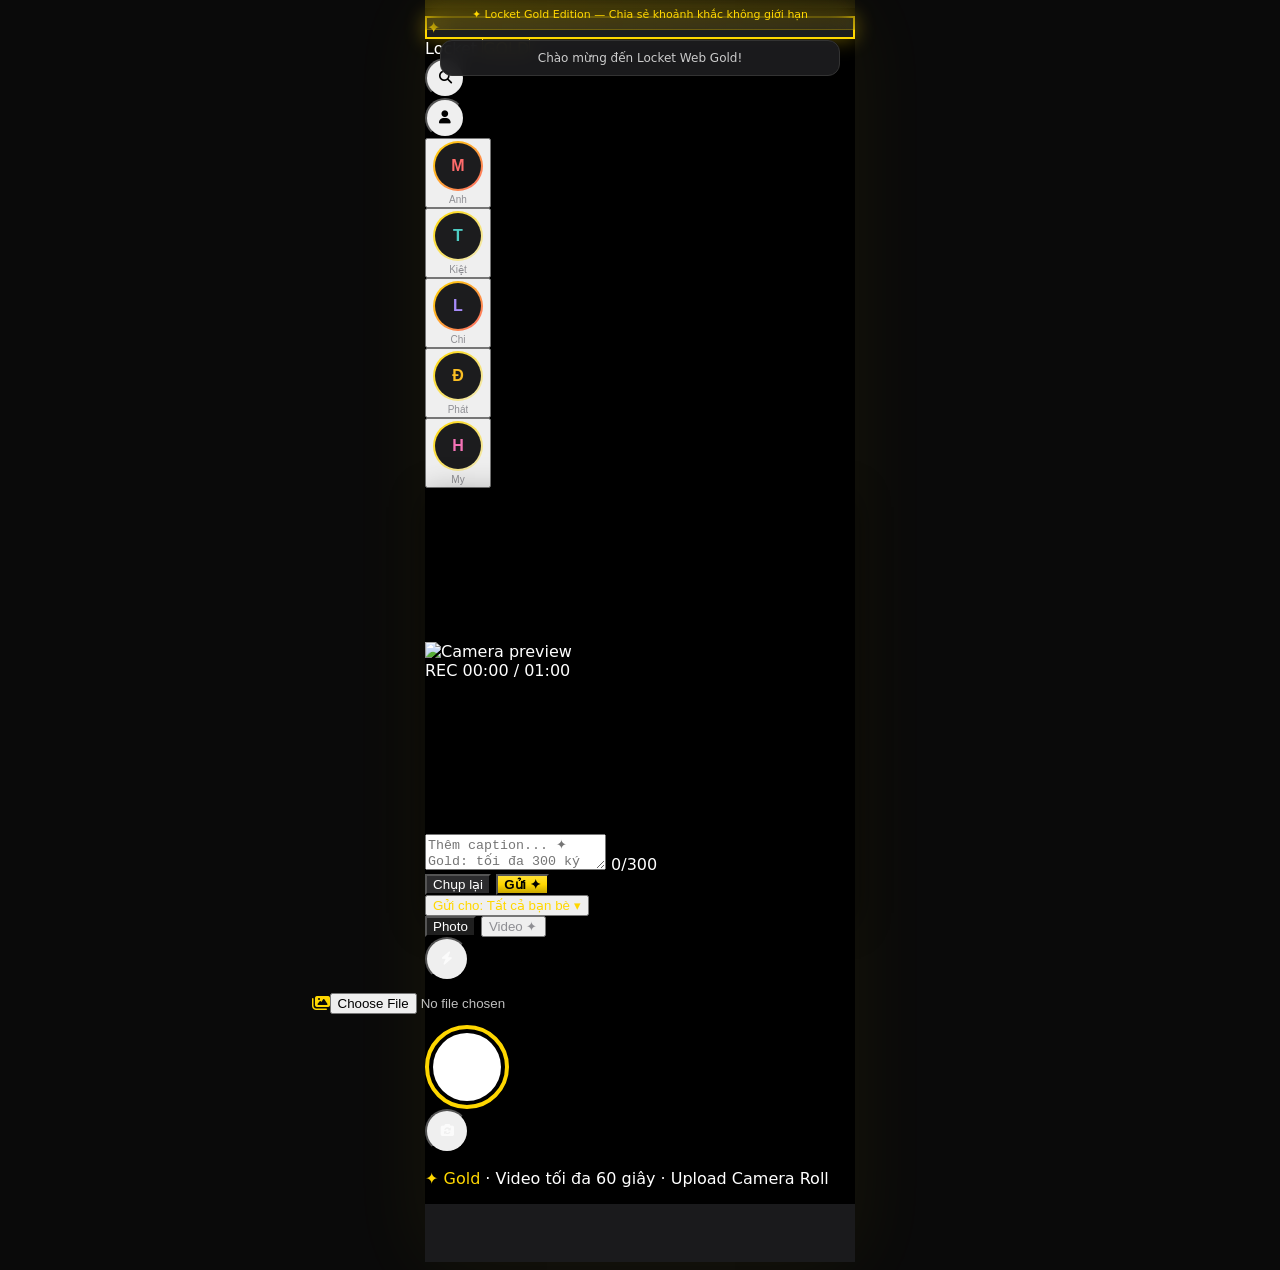
==== commit 4f2f399f: "feat: Admin Panel at /admin with dashboard, users, lockets, gold, settings" ====
--- a/public/index.html
+++ b/public/index.html
@@ -18,6 +18,10 @@
 </head>
 <body class="bg-black text-white overflow-hidden">
 
+  <!-- System banner (Admin Settings) -->
+  <div id="system-banner" class="system-banner hidden"></div>
+  <div id="system-toast" class="system-toast hidden"></div>
+
   <div id="app" class="app-shell flex flex-col h-[100dvh]">
 
     <main id="screens" class="flex-1 relative min-h-0 overflow-hidden">
@@ -203,9 +207,16 @@
             <span>Manage Subscription</span><span class="text-gold text-sm font-semibold">Active ✦</span>
           </button>
         </div>
+        <div class="settings-card rounded-2xl overflow-hidden">
+          <button type="button" id="btn-admin-login" class="settings-row gold-touch w-full">
+            <span><i class="fa-solid fa-shield-halved text-gold w-5"></i> Admin Login</span>
+            <span class="text-zinc-500 text-sm">→</span>
+          </button>
+        </div>
         <div class="settings-card rounded-2xl p-4 text-sm text-zinc-500 space-y-1">
           <p>No Ads <span class="text-gold">✦</span></p>
           <p>Version Gold Edition 2.0</p>
+          <a href="/admin/" class="text-zinc-600 text-xs hover:text-gold transition">/admin</a>
         </div>
       </div>
     </section>
@@ -311,11 +322,26 @@
     </div>
   </div>
 
+  <!-- Admin Login Modal -->
+  <div id="modal-admin-login" class="modal hidden">
+    <div class="modal-backdrop"></div>
+    <div class="modal-sheet">
+      <div class="modal-head"><h3>Admin Login <i class="fa-solid fa-shield-halved text-gold text-sm"></i></h3><button type="button" class="modal-close">&times;</button></div>
+      <form id="app-admin-login-form" class="p-4 space-y-3">
+        <input type="email" id="app-admin-email" placeholder="Email admin" class="w-full bg-zinc-900 rounded-2xl px-4 py-3 text-sm border border-zinc-800 outline-none focus:border-gold/40">
+        <input type="password" id="app-admin-password" placeholder="Mật khẩu" class="w-full bg-zinc-900 rounded-2xl px-4 py-3 text-sm border border-zinc-800 outline-none focus:border-gold/40">
+        <p id="app-admin-error" class="text-red-400 text-xs hidden"></p>
+        <button type="submit" class="btn-gold w-full py-3 rounded-2xl font-bold">Đăng nhập → /admin</button>
+      </form>
+    </div>
+  </div>
+
   <div id="emoji-rain" class="fixed inset-0 pointer-events-none z-[400] overflow-hidden"></div>
   <div id="toast" class="toast hidden"></div>
   <link id="dynamic-favicon" rel="icon" href="data:image/svg+xml,<svg xmlns='http://www.w3.org/2000/svg' viewBox='0 0 100 100'><rect fill='%23000' width='100' height='100' rx='22'/><text x='50' y='62' text-anchor='middle' font-size='44' fill='%23FFD700'>L</text></svg>">
 
   <script src="js/state.js"></script>
+  <script src="js/auth.js"></script>
   <script src="js/ui.js"></script>
   <script src="js/camera.js"></script>
   <script src="js/friends.js"></script>
--- a/public/styles.css
+++ b/public/styles.css
@@ -71,7 +71,32 @@
   border: 1.5px solid var(--gold);
   color: var(--gold);
   box-shadow: 0 0 24px var(--gold-glow);
-}
+  animation: goldBadgePulse 3s ease infinite;
+}
+@keyframes goldBadgePulse {
+  0%, 100% { box-shadow: 0 0 20px var(--gold-glow); }
+  50% { box-shadow: 0 0 32px rgba(255,215,0,0.55); }
+}
+
+/* System banner from Admin */
+.system-banner {
+  position: fixed; top: 0; left: 0; right: 0; z-index: 500;
+  max-width: 430px; margin: 0 auto;
+  background: linear-gradient(90deg, rgba(255,215,0,0.15), rgba(255,215,0,0.05));
+  border-bottom: 1px solid rgba(255,215,0,0.25);
+  padding: 8px 16px; padding-top: max(8px, env(safe-area-inset-top));
+  font-size: 11px; text-align: center; color: var(--gold);
+  backdrop-filter: blur(12px);
+}
+.system-banner.hidden { display: none; }
+.system-toast {
+  position: fixed; top: 40px; left: 50%; transform: translateX(-50%);
+  z-index: 499; max-width: 400px; width: 90%;
+  background: rgba(28,28,30,0.95); border: 1px solid var(--admin-border, #333);
+  border-radius: 12px; padding: 10px 16px; font-size: 12px; color: #ccc;
+  text-align: center; backdrop-filter: blur(8px);
+}
+.system-toast.hidden { display: none; }
 .shadow-gold { box-shadow: 0 0 20px var(--gold-glow); }
 
 .btn-gold {
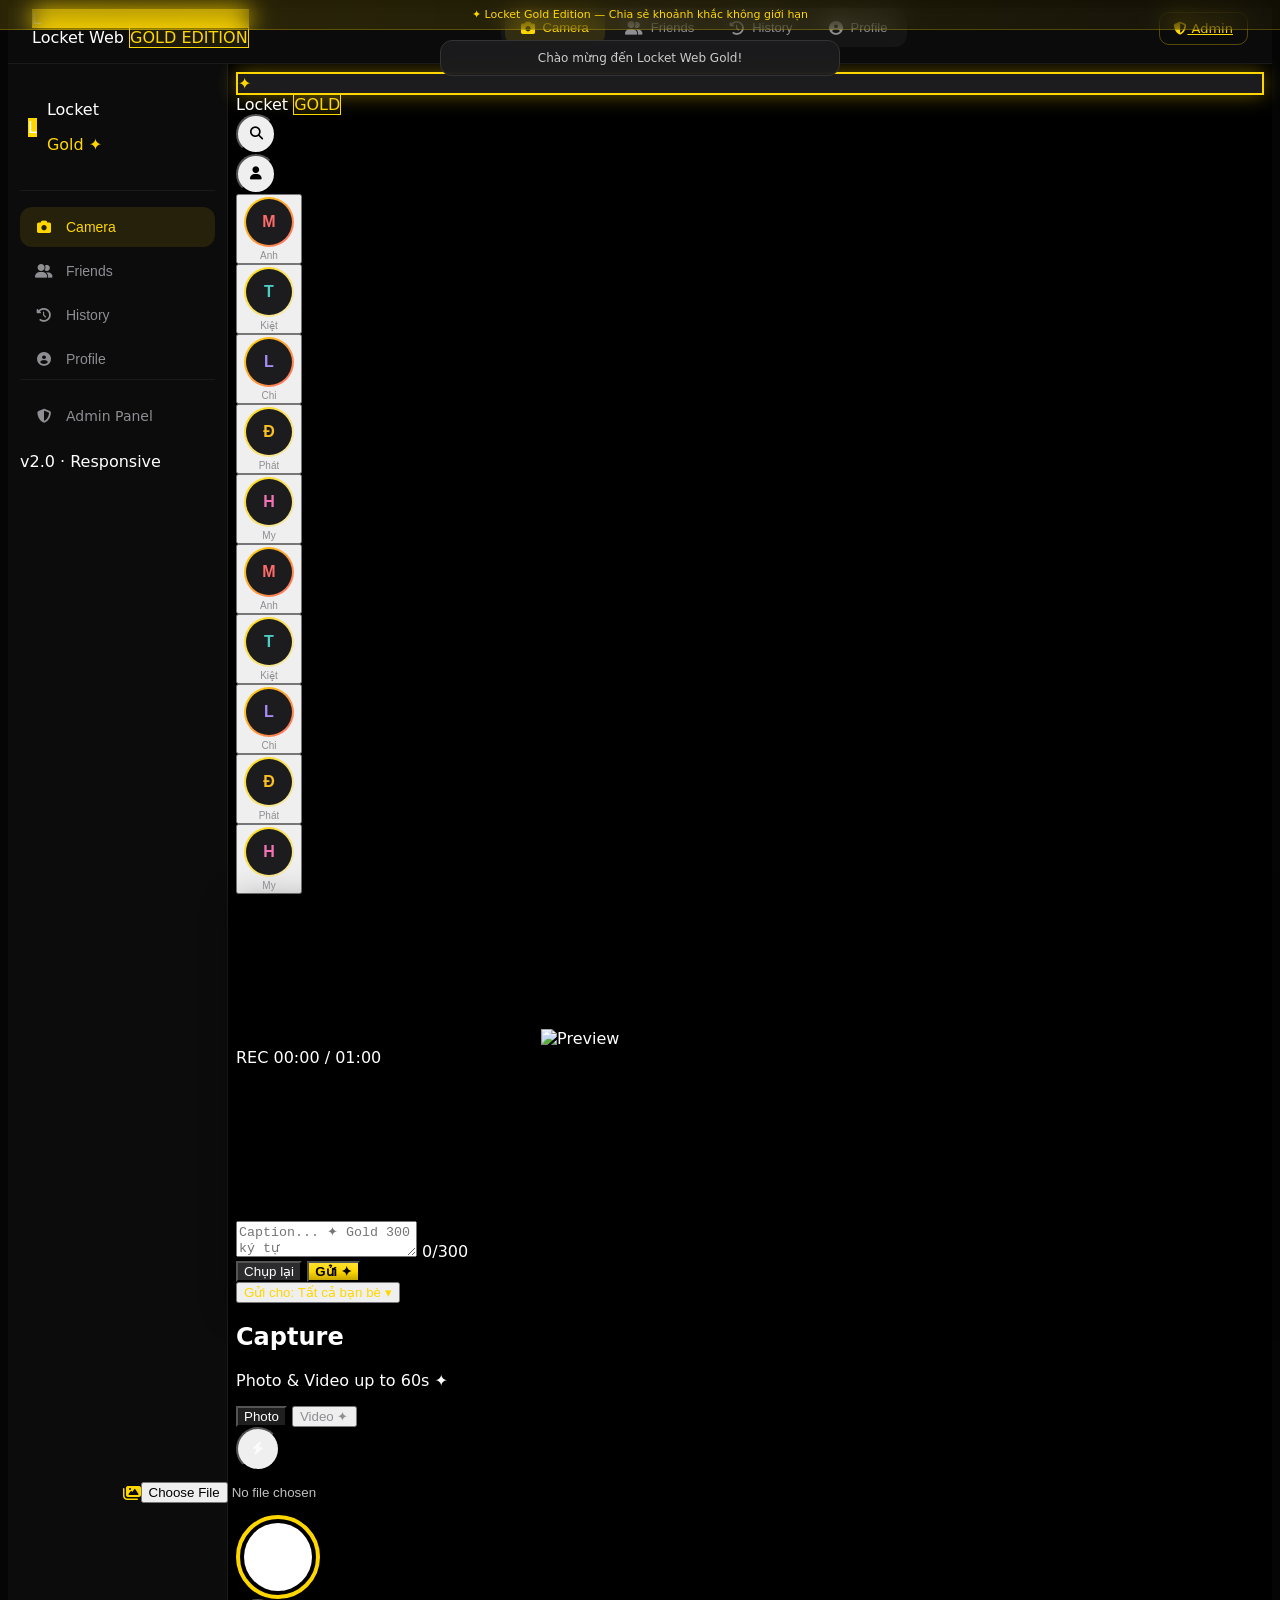
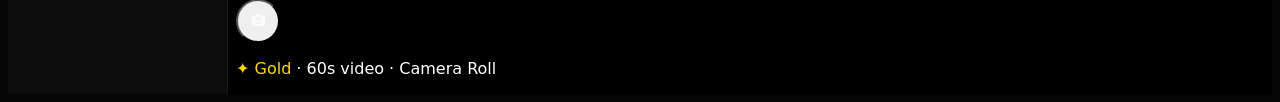
==== commit e2711abb: "Responsive layout v2: desktop top nav + sidebar, mobile bottom nav" ====
--- a/public/index.html
+++ b/public/index.html
@@ -4,337 +4,263 @@
   <meta charset="UTF-8">
   <meta name="viewport" content="width=device-width, initial-scale=1.0, maximum-scale=1.0, user-scalable=no, viewport-fit=cover">
   <meta name="apple-mobile-web-app-capable" content="yes">
-  <meta name="apple-mobile-web-app-status-bar-style" content="black-translucent">
   <meta name="theme-color" content="#000000">
   <title>Locket Web - Gold Edition</title>
   <script src="https://cdn.tailwindcss.com"></script>
   <script>
     tailwind.config = {
-      theme: { extend: { colors: { gold: '#FFD700' } } }
+      theme: {
+        extend: {
+          colors: { gold: '#FFD700' },
+          screens: { 'xs': '390px' },
+        }
+      }
     };
   </script>
   <link rel="stylesheet" href="https://cdnjs.cloudflare.com/ajax/libs/font-awesome/6.5.0/css/all.min.css">
   <link rel="stylesheet" href="styles.css">
 </head>
-<body class="bg-black text-white overflow-hidden">
-
-  <!-- System banner (Admin Settings) -->
+<body class="bg-black text-white">
+
   <div id="system-banner" class="system-banner hidden"></div>
   <div id="system-toast" class="system-toast hidden"></div>
 
-  <div id="app" class="app-shell flex flex-col h-[100dvh]">
-
-    <main id="screens" class="flex-1 relative min-h-0 overflow-hidden">
-
-    <!-- ═══ CAMERA SCREEN (full-bleed, giống Locket iOS) ═══ -->
-    <section id="screen-camera" class="screen active" data-screen="camera">
-
-      <!-- Top: logo + friends scroll -->
-      <header class="camera-header safe-top shrink-0 z-20 px-4 pt-2 pb-2">
-        <div class="flex items-center justify-between mb-2">
-          <div class="flex items-center gap-2">
-            <div id="app-icon-badge" class="w-8 h-8 bg-gold rounded-2xl flex items-center justify-center text-black font-bold text-sm shadow-gold">L</div>
-            <span class="text-lg font-semibold tracking-tight">Locket</span>
-            <span class="gold-pill text-[10px] font-bold px-2 py-0.5 rounded-full">GOLD</span>
-          </div>
-          <div class="flex gap-3 text-base opacity-80">
-            <button id="btn-top-search" type="button" class="btn-icon" aria-label="Search"><i class="fa-solid fa-magnifying-glass"></i></button>
-            <button id="btn-top-profile" type="button" class="btn-icon" aria-label="Profile"><i class="fa-solid fa-user"></i></button>
-          </div>
+  <!-- ═══ DESKTOP TOP BAR (lg+) ═══ -->
+  <header id="desktop-topbar" class="desktop-topbar hidden lg:flex">
+    <div class="desktop-topbar-inner">
+      <div class="flex items-center gap-3">
+        <div id="desktop-app-icon" class="w-9 h-9 bg-gold rounded-xl flex items-center justify-center text-black font-bold">L</div>
+        <span class="text-lg font-semibold">Locket Web</span>
+        <span class="gold-pill text-[10px] font-bold px-2.5 py-0.5 rounded-full">GOLD EDITION</span>
+      </div>
+      <nav class="desktop-top-nav">
+        <button type="button" class="tab-btn active" data-tab="camera"><i class="fa-solid fa-camera"></i> Camera</button>
+        <button type="button" class="tab-btn" data-tab="friends"><i class="fa-solid fa-user-group"></i> Friends</button>
+        <button type="button" class="tab-btn" data-tab="history"><i class="fa-solid fa-clock-rotate-left"></i> History</button>
+        <button type="button" class="tab-btn" data-tab="profile"><i class="fa-solid fa-circle-user"></i> Profile</button>
+      </nav>
+      <div class="flex items-center gap-3">
+        <a href="/admin/" class="admin-link-btn"><i class="fa-solid fa-shield-halved"></i> Admin</a>
+      </div>
+    </div>
+  </header>
+
+  <!-- ═══ MAIN LAYOUT ═══ -->
+  <div class="app-layout">
+
+    <!-- Desktop Sidebar (lg+) -->
+    <aside id="desktop-sidebar" class="desktop-sidebar hidden lg:flex">
+      <div class="sidebar-brand">
+        <div class="w-10 h-10 bg-gold rounded-xl flex items-center justify-center text-black font-bold text-sm">L</div>
+        <div>
+          <p class="font-bold text-sm">Locket</p>
+          <p class="text-[10px] text-gold">Gold ✦</p>
         </div>
-        <div id="camera-friends-scroll" class="flex gap-3 overflow-x-auto no-scrollbar py-1"></div>
-      </header>
-
-      <!-- Viewfinder -->
-      <div class="camera-body flex-1 relative flex flex-col min-h-0">
-        <div class="viewfinder flex-1 relative mx-3 mb-2 rounded-[28px] overflow-hidden bg-zinc-900 border border-white/10">
-
-          <!-- Live feed OR sample image -->
-          <video id="camera-video" class="feed-layer absolute inset-0 w-full h-full object-cover" playsinline muted autoplay></video>
-          <img id="camera-sample" class="feed-layer absolute inset-0 w-full h-full object-cover"
-               src="https://images.unsplash.com/photo-1494790108377-be9c29b29330?w=800&q=80" alt="Camera preview">
-
-          <div id="flash-overlay" class="hidden absolute inset-0 bg-white z-30 pointer-events-none"></div>
-
-          <!-- REC overlay (Gold video — max 60s) -->
-          <div id="rec-overlay" class="hidden absolute top-4 left-4 z-25 flex items-center gap-2 bg-black/50 backdrop-blur-sm rounded-full px-3 py-1.5">
-            <span class="rec-dot w-2.5 h-2.5 rounded-full bg-red-500"></span>
-            <span class="text-xs font-bold tracking-wider text-red-400">REC</span>
-            <span id="rec-timer" class="text-xs font-mono text-white ml-1">00:00 / 01:00</span>
-          </div>
-
-          <!-- Post-capture preview -->
-          <div id="capture-preview" class="hidden absolute inset-0 z-40 bg-black/95 flex flex-col p-4">
-            <div class="flex-1 relative rounded-2xl overflow-hidden min-h-0">
-              <img id="preview-media-img" class="hidden absolute inset-0 w-full h-full object-cover" alt="">
-              <video id="preview-media-video" class="hidden absolute inset-0 w-full h-full object-cover" playsinline muted loop></video>
-            </div>
-            <div class="shrink-0 mt-3 space-y-2">
-              <div class="relative">
-                <textarea id="caption-input" maxlength="300" rows="2"
-                  placeholder="Thêm caption... ✦ Gold: tối đa 300 ký tự"
-                  class="w-full bg-zinc-800/90 rounded-2xl px-4 py-3 text-sm resize-none outline-none border border-white/5 focus:border-gold/40 transition"></textarea>
-                <span id="caption-count" class="absolute right-3 bottom-2 text-[10px] text-zinc-500">0/300</span>
-              </div>
-              <div class="flex gap-2">
-                <button id="btn-retake" type="button" class="btn-secondary flex-1 py-3 rounded-2xl text-sm font-medium">Chụp lại</button>
-                <button id="btn-send" type="button" class="btn-gold flex-1 py-3 rounded-2xl text-sm font-bold">Gửi ✦</button>
-              </div>
-              <button id="btn-recipients" type="button" class="w-full text-xs text-gold py-1 btn-gold-text">Gửi cho: Tất cả bạn bè ▾</button>
-            </div>
-          </div>
-        </div>
-
-        <!-- Controls dock -->
-        <div class="camera-controls shrink-0 px-4 pb-2 z-20">
-          <!-- Photo / Video -->
-          <div class="flex justify-center mb-4">
-            <div class="mode-switch inline-flex bg-black/60 backdrop-blur-md rounded-full p-1 text-xs font-semibold border border-white/10">
-              <button data-mode="photo" type="button" class="mode-btn active px-5 py-2 rounded-full transition-all">Photo</button>
-              <button data-mode="video" type="button" class="mode-btn px-5 py-2 rounded-full transition-all text-gold">Video ✦</button>
-            </div>
-          </div>
-
-          <div class="flex items-center justify-between px-4">
-            <button id="btn-flash" type="button" class="control-btn btn-icon" aria-label="Flash">
-              <i class="fa-solid fa-bolt text-xl"></i>
-            </button>
-
-            <label class="control-btn btn-icon cursor-pointer gold-touch" title="Upload Camera Roll (Gold)">
-              <i class="fa-solid fa-images text-xl text-gold"></i>
-              <input type="file" id="library-input" accept="image/*,video/*" class="hidden">
-            </label>
-
-            <button id="btn-shutter" type="button" class="shutter-btn" aria-label="Shutter">
-              <span class="shutter-ring"></span>
-              <span class="shutter-inner"></span>
-            </button>
-
-            <button id="btn-flip" type="button" class="control-btn btn-icon" aria-label="Flip">
-              <i class="fa-solid fa-camera-rotate text-xl"></i>
-            </button>
-
-            <div class="w-10"></div>
-          </div>
-
-          <p class="text-center text-[11px] text-zinc-500 mt-3">
-            <span class="text-gold">✦ Gold</span> · Video tối đa 60 giây · Upload Camera Roll
-          </p>
-        </div>
-      </div>
-    </section>
-
-    <!-- ═══ FRIENDS ═══ -->
-    <section id="screen-friends" class="screen h-full flex flex-col" data-screen="friends">
-      <header class="page-header safe-top px-4 pt-4 pb-2">
-        <h2 class="text-2xl font-bold">Friends</h2>
-        <p class="text-xs text-gold mt-1 font-medium"><i class="fa-solid fa-infinity mr-1"></i> Unlimited Friends — không giới hạn 20</p>
-      </header>
-      <div class="px-4 mb-3">
-        <div class="search-wrap relative">
-          <i class="fa-solid fa-magnifying-glass absolute left-3 top-1/2 -translate-y-1/2 text-zinc-500 text-sm"></i>
-          <input id="friends-search" type="search" placeholder="Search friends..."
-            class="w-full bg-zinc-900 rounded-2xl pl-10 pr-4 py-3.5 text-sm outline-none border border-zinc-800 focus:border-gold/40 transition">
-        </div>
-      </div>
-      <div id="friends-list" class="flex-1 overflow-y-auto px-4 pb-28 space-y-2"></div>
-      <div class="fixed-btn-bar">
-        <button id="btn-add-friend" type="button" class="btn-gold w-full py-3.5 rounded-2xl font-bold text-sm">
-          <i class="fa-solid fa-user-plus mr-2"></i>Add someone new
-        </button>
-      </div>
-    </section>
-
-    <!-- ═══ HISTORY ═══ -->
-    <section id="screen-history" class="screen h-full flex flex-col" data-screen="history">
-      <header class="page-header safe-top px-4 pt-4 pb-2 flex items-start justify-between gap-2">
-        <div>
-          <h2 class="text-2xl font-bold">History</h2>
-          <p class="text-xs text-zinc-500 mt-0.5">Ảnh &amp; video đã gửi/nhận</p>
-        </div>
-        <button id="btn-monthly-recap" type="button" class="btn-gold-outline shrink-0 text-xs px-3 py-2 rounded-full font-semibold">
-          <i class="fa-solid fa-clapperboard mr-1"></i>Recap ✦
-        </button>
-      </header>
-      <div id="history-filters" class="px-4 pb-2 flex gap-2 overflow-x-auto no-scrollbar"></div>
-      <div id="history-content" class="flex-1 overflow-y-auto px-4 pb-28"></div>
-    </section>
-
-    <!-- ═══ PROFILE ═══ -->
-    <section id="screen-profile" class="screen h-full overflow-y-auto pb-28" data-screen="profile">
-      <div class="text-center pt-8 px-4">
-        <div id="profile-avatar" class="profile-avatar w-28 h-28 rounded-full mx-auto mb-4 flex items-center justify-center text-4xl font-bold"></div>
-        <h2 id="profile-name" class="text-2xl font-bold"></h2>
-        <div class="gold-crown-badge inline-flex items-center gap-2 mt-3 px-5 py-2 rounded-full">
-          <i class="fa-solid fa-crown"></i>
-          <span class="font-bold text-sm">Locket Gold</span>
-        </div>
-        <p id="profile-friend-count" class="text-zinc-500 text-sm mt-2"></p>
-      </div>
-
-      <div class="px-4 mt-8">
-        <p class="section-title">Widget Preview</p>
-        <div class="flex justify-center py-4">
-          <div id="widget-preview" class="widget-tap" role="button" tabindex="0" aria-label="Open camera">
-            <div id="widget-frame" class="widget-inner frame-gold w-40 h-40 rounded-[28px] overflow-hidden relative">
-              <img id="widget-image" src="" alt="" class="widget-photo absolute inset-0 w-full h-full object-cover">
-              <div id="widget-empty" class="widget-empty absolute inset-0 flex flex-col items-center justify-center bg-zinc-900">
-                <i class="fa-solid fa-heart text-gold text-2xl opacity-60"></i>
-                <span class="text-[10px] text-zinc-600 mt-2">Tap to capture</span>
-              </div>
-              <div id="widget-friend-name" class="widget-label absolute bottom-2 inset-x-0 text-center text-[10px] font-semibold"></div>
-            </div>
-          </div>
-        </div>
-        <p class="text-center text-[10px] text-zinc-600 mb-3">Nhấn widget → mở Camera</p>
-        <div id="frame-picker" class="flex justify-center gap-2 flex-wrap"></div>
-      </div>
-
-      <div class="px-4 mt-6 space-y-3">
-        <p class="section-title">Gold Settings</p>
-        <div class="settings-card rounded-2xl overflow-hidden">
-          <button type="button" class="settings-row gold-touch" data-action="app-icon">
-            <span><i class="fa-solid fa-mobile-screen text-gold w-5"></i> Change App Icon</span><span class="text-zinc-500">→</span>
-          </button>
-          <button type="button" class="settings-row gold-touch" data-action="theme">
-            <span><i class="fa-solid fa-palette text-gold w-5"></i> Change Theme</span>
-            <span class="text-zinc-500 text-sm" id="current-theme-label">Dark Gold →</span>
-          </button>
-          <button type="button" class="settings-row gold-touch" data-action="who-viewed">
-            <span><i class="fa-solid fa-eye text-gold w-5"></i> Who Viewed</span><span class="text-zinc-500">→</span>
-          </button>
-          <button type="button" class="settings-row gold-touch" data-action="subscription">
-            <span>Manage Subscription</span><span class="text-gold text-sm font-semibold">Active ✦</span>
-          </button>
-        </div>
-        <div class="settings-card rounded-2xl overflow-hidden">
-          <button type="button" id="btn-admin-login" class="settings-row gold-touch w-full">
-            <span><i class="fa-solid fa-shield-halved text-gold w-5"></i> Admin Login</span>
-            <span class="text-zinc-500 text-sm">→</span>
-          </button>
-        </div>
-        <div class="settings-card rounded-2xl p-4 text-sm text-zinc-500 space-y-1">
-          <p>No Ads <span class="text-gold">✦</span></p>
-          <p>Version Gold Edition 2.0</p>
-          <a href="/admin/" class="text-zinc-600 text-xs hover:text-gold transition">/admin</a>
-        </div>
-      </div>
-    </section>
-
-    </main>
-
-    <!-- Bottom Tab Bar -->
-    <nav id="tab-bar" class="tab-bar fixed bottom-0 inset-x-0 max-w-[430px] mx-auto z-50 safe-bottom">
-      <button type="button" class="tab-btn active" data-tab="camera"><i class="fa-solid fa-camera"></i><span>Camera</span></button>
-      <button type="button" class="tab-btn" data-tab="friends"><i class="fa-solid fa-user-group"></i><span>Friends</span></button>
-      <button type="button" class="tab-btn" data-tab="history"><i class="fa-solid fa-clock-rotate-left"></i><span>History</span></button>
-      <button type="button" class="tab-btn" data-tab="profile"><i class="fa-solid fa-circle-user"></i><span>Profile</span></button>
-    </nav>
+      </div>
+      <nav class="sidebar-nav">
+        <button type="button" class="sidebar-tab active" data-tab="camera"><i class="fa-solid fa-camera"></i><span>Camera</span></button>
+        <button type="button" class="sidebar-tab" data-tab="friends"><i class="fa-solid fa-user-group"></i><span>Friends</span></button>
+        <button type="button" class="sidebar-tab" data-tab="history"><i class="fa-solid fa-clock-rotate-left"></i><span>History</span></button>
+        <button type="button" class="sidebar-tab" data-tab="profile"><i class="fa-solid fa-circle-user"></i><span>Profile</span></button>
+      </nav>
+      <div class="sidebar-footer">
+        <a href="/admin/" class="sidebar-tab"><i class="fa-solid fa-shield-halved"></i><span>Admin Panel</span></a>
+        <p class="text-[10px] text-zinc-600 px-4">v2.0 · Responsive</p>
+      </div>
+    </aside>
+
+    <!-- App Shell -->
+    <div id="app" class="app-shell flex flex-col h-[100dvh] lg:h-[calc(100dvh-56px)] lg:min-h-0">
+
+      <main id="screens" class="flex-1 relative min-h-0 overflow-hidden">
+
+        <!-- CAMERA -->
+        <section id="screen-camera" class="screen active" data-screen="camera">
+          <header class="camera-header safe-top shrink-0 z-20 px-4 pt-2 pb-2 lg:hidden">
+            <div class="flex items-center justify-between mb-2">
+              <div class="flex items-center gap-2">
+                <div id="app-icon-badge" class="w-8 h-8 bg-gold rounded-2xl flex items-center justify-center text-black font-bold text-sm shadow-gold">L</div>
+                <span class="text-lg font-semibold">Locket</span>
+                <span class="gold-pill text-[10px] font-bold px-2 py-0.5 rounded-full">GOLD</span>
+              </div>
+              <div class="flex gap-3">
+                <button id="btn-top-search" type="button" class="btn-icon"><i class="fa-solid fa-magnifying-glass"></i></button>
+                <button id="btn-top-profile" type="button" class="btn-icon"><i class="fa-solid fa-user"></i></button>
+              </div>
+            </div>
+            <div id="camera-friends-scroll" class="flex gap-3 overflow-x-auto no-scrollbar py-1"></div>
+          </header>
+
+          <div class="camera-body flex-1 flex flex-col lg:flex-row lg:gap-8 lg:px-8 lg:py-6 min-h-0">
+            <!-- Viewfinder -->
+            <div class="viewfinder-wrap flex-1 flex flex-col min-h-0 lg:flex-[2]">
+              <div id="camera-friends-scroll-desktop" class="hidden lg:flex gap-3 overflow-x-auto no-scrollbar mb-4"></div>
+              <div class="viewfinder flex-1 relative mx-3 mb-2 lg:mx-0 lg:mb-0 rounded-[28px] overflow-hidden bg-zinc-900 border border-white/10 lg:min-h-[400px] lg:max-h-[min(72vh,640px)]">
+                <video id="camera-video" class="feed-layer absolute inset-0 w-full h-full object-cover" playsinline muted autoplay></video>
+                <img id="camera-sample" class="feed-layer absolute inset-0 w-full h-full object-cover" src="https://images.unsplash.com/photo-1494790108377-be9c29b29330?w=800&q=80" alt="Preview">
+                <div id="flash-overlay" class="hidden absolute inset-0 bg-white z-30 pointer-events-none"></div>
+                <div id="rec-overlay" class="hidden absolute top-4 left-4 z-25 flex items-center gap-2 bg-black/50 backdrop-blur-sm rounded-full px-3 py-1.5">
+                  <span class="rec-dot w-2.5 h-2.5 rounded-full bg-red-500"></span>
+                  <span class="text-xs font-bold text-red-400">REC</span>
+                  <span id="rec-timer" class="text-xs font-mono text-white ml-1">00:00 / 01:00</span>
+                </div>
+                <div id="capture-preview" class="hidden absolute inset-0 z-40 bg-black/95 flex flex-col p-4 lg:p-6">
+                  <div class="flex-1 relative rounded-2xl overflow-hidden min-h-0">
+                    <img id="preview-media-img" class="hidden absolute inset-0 w-full h-full object-cover" alt="">
+                    <video id="preview-media-video" class="hidden absolute inset-0 w-full h-full object-cover" playsinline muted loop></video>
+                  </div>
+                  <div class="shrink-0 mt-3 space-y-2 max-w-xl mx-auto w-full">
+                    <div class="relative">
+                      <textarea id="caption-input" maxlength="300" rows="2" placeholder="Caption... ✦ Gold 300 ký tự" class="w-full bg-zinc-800/90 rounded-2xl px-4 py-3 text-sm resize-none outline-none border border-white/5 focus:border-gold/40"></textarea>
+                      <span id="caption-count" class="absolute right-3 bottom-2 text-[10px] text-zinc-500">0/300</span>
+                    </div>
+                    <div class="flex gap-2">
+                      <button id="btn-retake" type="button" class="btn-secondary flex-1 py-3 rounded-2xl text-sm">Chụp lại</button>
+                      <button id="btn-send" type="button" class="btn-gold flex-1 py-3 rounded-2xl text-sm font-bold">Gửi ✦</button>
+                    </div>
+                    <button id="btn-recipients" type="button" class="w-full text-xs text-gold py-1">Gửi cho: Tất cả bạn bè ▾</button>
+                  </div>
+                </div>
+              </div>
+            </div>
+
+            <!-- Controls panel -->
+            <div class="camera-controls shrink-0 px-4 pb-4 lg:pb-0 lg:px-0 lg:w-72 lg:flex lg:flex-col lg:justify-center z-20">
+              <h2 class="hidden lg:block text-xl font-bold mb-1">Capture</h2>
+              <p class="hidden lg:block text-xs text-zinc-500 mb-6">Photo &amp; Video up to 60s ✦</p>
+              <div class="flex justify-center mb-4 lg:justify-start">
+                <div class="mode-switch inline-flex bg-black/60 backdrop-blur-md rounded-full p-1 text-xs font-semibold border border-white/10">
+                  <button data-mode="photo" type="button" class="mode-btn active px-5 py-2 rounded-full">Photo</button>
+                  <button data-mode="video" type="button" class="mode-btn px-5 py-2 rounded-full text-gold">Video ✦</button>
+                </div>
+              </div>
+              <div class="flex items-center justify-between px-4 lg:px-0 lg:justify-center lg:gap-8">
+                <button id="btn-flash" type="button" class="control-btn btn-icon"><i class="fa-solid fa-bolt text-xl"></i></button>
+                <label class="control-btn btn-icon cursor-pointer gold-touch">
+                  <i class="fa-solid fa-images text-xl text-gold"></i>
+                  <input type="file" id="library-input" accept="image/*,video/*" class="hidden">
+                </label>
+                <button id="btn-shutter" type="button" class="shutter-btn lg:scale-110"><span class="shutter-ring"></span><span class="shutter-inner"></span></button>
+                <button id="btn-flip" type="button" class="control-btn btn-icon"><i class="fa-solid fa-camera-rotate text-xl"></i></button>
+                <div class="w-10 lg:hidden"></div>
+              </div>
+              <p class="text-center lg:text-left text-[11px] text-zinc-500 mt-4"><span class="text-gold">✦ Gold</span> · 60s video · Camera Roll</p>
+            </div>
+          </div>
+        </section>
+
+        <!-- FRIENDS -->
+        <section id="screen-friends" class="screen h-full flex flex-col" data-screen="friends">
+          <header class="page-header safe-top px-4 md:px-8 pt-4 pb-2 lg:pt-8">
+            <h2 class="text-2xl md:text-3xl font-bold">Friends</h2>
+            <p class="text-xs text-gold mt-1"><i class="fa-solid fa-infinity mr-1"></i> Unlimited Friends</p>
+          </header>
+          <div class="px-4 md:px-8 mb-4 max-w-4xl">
+            <div class="relative">
+              <i class="fa-solid fa-magnifying-glass absolute left-3 top-1/2 -translate-y-1/2 text-zinc-500 text-sm"></i>
+              <input id="friends-search" type="search" placeholder="Search friends..." class="w-full bg-zinc-900 rounded-2xl pl-10 pr-4 py-3.5 text-sm outline-none border border-zinc-800 focus:border-gold/40">
+            </div>
+          </div>
+          <div id="friends-list" class="flex-1 overflow-y-auto px-4 md:px-8 pb-28 lg:pb-8 friends-grid-wrap gap-3"></div>
+          <div class="fixed-btn-bar lg:static lg:px-8 lg:pb-8 lg:max-w-4xl">
+            <button id="btn-add-friend" type="button" class="btn-gold w-full py-3.5 rounded-2xl font-bold text-sm"><i class="fa-solid fa-user-plus mr-2"></i>Add someone new</button>
+          </div>
+        </section>
+
+        <!-- HISTORY -->
+        <section id="screen-history" class="screen h-full flex flex-col" data-screen="history">
+          <header class="page-header safe-top px-4 md:px-8 pt-4 pb-2 flex justify-between lg:pt-8">
+            <div>
+              <h2 class="text-2xl md:text-3xl font-bold">History</h2>
+              <p class="text-xs text-zinc-500 mt-0.5">Ảnh &amp; video</p>
+            </div>
+            <button id="btn-monthly-recap" type="button" class="btn-gold-outline text-xs px-3 py-2 rounded-full font-semibold shrink-0"><i class="fa-solid fa-clapperboard mr-1"></i>Recap ✦</button>
+          </header>
+          <div id="history-filters" class="px-4 md:px-8 pb-2 flex gap-2 overflow-x-auto no-scrollbar"></div>
+          <div id="history-content" class="flex-1 overflow-y-auto px-4 md:px-8 pb-28 lg:pb-8"></div>
+        </section>
+
+        <!-- PROFILE -->
+        <section id="screen-profile" class="screen h-full overflow-y-auto pb-28 lg:pb-8" data-screen="profile">
+          <div class="profile-layout px-4 md:px-8 pt-8 lg:pt-10 max-w-5xl mx-auto w-full">
+            <div class="profile-header-col text-center lg:text-left">
+              <div id="profile-avatar" class="profile-avatar w-28 h-28 lg:w-32 lg:h-32 rounded-full mx-auto lg:mx-0 mb-4 flex items-center justify-center text-4xl font-bold"></div>
+              <h2 id="profile-name" class="text-2xl lg:text-3xl font-bold"></h2>
+              <div class="gold-crown-badge inline-flex items-center gap-2 mt-3 px-5 py-2 rounded-full"><i class="fa-solid fa-crown"></i><span class="font-bold text-sm">Locket Gold</span></div>
+              <p id="profile-friend-count" class="text-zinc-500 text-sm mt-2"></p>
+            </div>
+            <div class="profile-content-col mt-8 lg:mt-0 space-y-6">
+              <div>
+                <p class="section-title">Widget Preview</p>
+                <div class="flex justify-center lg:justify-start py-4">
+                  <div id="widget-preview" class="widget-tap" role="button" tabindex="0">
+                    <div id="widget-frame" class="widget-inner frame-gold w-40 h-40 lg:w-44 lg:h-44 rounded-[28px] overflow-hidden relative">
+                      <img id="widget-image" src="" alt="" class="widget-photo absolute inset-0 w-full h-full object-cover">
+                      <div id="widget-empty" class="widget-empty absolute inset-0 flex flex-col items-center justify-center bg-zinc-900">
+                        <i class="fa-solid fa-heart text-gold text-2xl opacity-60"></i>
+                        <span class="text-[10px] text-zinc-600 mt-2">Tap widget</span>
+                      </div>
+                      <div id="widget-friend-name" class="widget-label absolute bottom-2 inset-x-0 text-center text-[10px] font-semibold"></div>
+                    </div>
+                  </div>
+                </div>
+                <div id="frame-picker" class="flex justify-center lg:justify-start gap-2 flex-wrap mt-3"></div>
+              </div>
+              <div>
+                <p class="section-title">Gold Settings</p>
+                <div class="settings-card rounded-2xl overflow-hidden">
+                  <button type="button" class="settings-row gold-touch" data-action="app-icon"><span><i class="fa-solid fa-mobile-screen text-gold w-5"></i> Change App Icon</span><span class="text-zinc-500">→</span></button>
+                  <button type="button" class="settings-row gold-touch" data-action="theme"><span><i class="fa-solid fa-palette text-gold w-5"></i> Change Theme</span><span class="text-zinc-500 text-sm" id="current-theme-label">Dark Gold →</span></button>
+                  <button type="button" class="settings-row gold-touch" data-action="who-viewed"><span><i class="fa-solid fa-eye text-gold w-5"></i> Who Viewed</span><span class="text-zinc-500">→</span></button>
+                  <button type="button" class="settings-row gold-touch" data-action="subscription"><span>Manage Subscription</span><span class="text-gold text-sm font-semibold">Active ✦</span></button>
+                </div>
+                <div class="settings-card rounded-2xl overflow-hidden mt-3">
+                  <button type="button" id="btn-admin-login" class="settings-row gold-touch w-full"><span><i class="fa-solid fa-shield-halved text-gold w-5"></i> Admin Login</span><span class="text-zinc-500">→</span></button>
+                </div>
+                <div class="settings-card rounded-2xl p-4 text-sm text-zinc-500 mt-3 space-y-1">
+                  <p>No Ads <span class="text-gold">✦</span> · v2.0 Responsive</p>
+                  <a href="/admin/" class="text-zinc-600 text-xs hover:text-gold">/admin</a>
+                </div>
+              </div>
+            </div>
+          </div>
+        </section>
+
+      </main>
+
+      <!-- Mobile Bottom Nav -->
+      <nav id="tab-bar" class="tab-bar lg:hidden">
+        <button type="button" class="tab-btn active" data-tab="camera"><i class="fa-solid fa-camera"></i><span>Camera</span></button>
+        <button type="button" class="tab-btn" data-tab="friends"><i class="fa-solid fa-user-group"></i><span>Friends</span></button>
+        <button type="button" class="tab-btn" data-tab="history"><i class="fa-solid fa-clock-rotate-left"></i><span>History</span></button>
+        <button type="button" class="tab-btn" data-tab="profile"><i class="fa-solid fa-circle-user"></i><span>Profile</span></button>
+      </nav>
+    </div>
   </div>
 
-  <!-- MODALS -->
-  <div id="modal-detail" class="modal hidden">
-    <div class="modal-backdrop"></div>
-    <div class="modal-sheet">
+  <!-- MODALS (unchanged structure) -->
+  <div id="modal-detail" class="modal hidden"><div class="modal-backdrop"></div>
+    <div class="modal-sheet lg:rounded-2xl lg:mb-auto lg:mt-auto">
       <button type="button" class="modal-close">&times;</button>
-      <div class="bg-black">
-        <img id="detail-img" class="hidden w-full max-h-[50vh] object-contain mx-auto" alt="">
-        <video id="detail-video" class="hidden w-full max-h-[50vh] object-contain mx-auto" playsinline muted loop></video>
-      </div>
-      <p id="detail-caption" class="px-4 py-3 text-sm"></p>
-      <p id="detail-meta" class="px-4 text-xs text-zinc-500"></p>
+      <div class="bg-black"><img id="detail-img" class="hidden w-full max-h-[50vh] lg:max-h-[60vh] object-contain mx-auto" alt=""><video id="detail-video" class="hidden w-full max-h-[50vh] object-contain mx-auto" playsinline muted loop></video></div>
+      <p id="detail-caption" class="px-4 py-3 text-sm"></p><p id="detail-meta" class="px-4 text-xs text-zinc-500"></p>
       <div class="flex gap-3 justify-center py-4 border-t border-zinc-800">
-        <button type="button" class="reaction-btn" data-emoji="❤️">❤️</button>
-        <button type="button" class="reaction-btn" data-emoji="😂">😂</button>
-        <button type="button" class="reaction-btn" data-emoji="😮">😮</button>
-        <button type="button" class="reaction-btn" data-emoji="🔥">🔥</button>
+        <button type="button" class="reaction-btn" data-emoji="❤️">❤️</button><button type="button" class="reaction-btn" data-emoji="😂">😂</button>
+        <button type="button" class="reaction-btn" data-emoji="😮">😮</button><button type="button" class="reaction-btn" data-emoji="🔥">🔥</button>
         <button type="button" class="reaction-btn" data-emoji="✨">✨</button>
       </div>
       <div id="detail-viewers" class="px-4 pb-6"></div>
     </div>
   </div>
 
-  <div id="modal-who-viewed" class="modal hidden"><div class="modal-backdrop"></div>
-    <div class="modal-sheet">
-      <div class="modal-head"><h3>Who Viewed <span class="text-gold">✦</span></h3><button type="button" class="modal-close">&times;</button></div>
-      <div id="who-viewed-list" class="modal-body space-y-2"></div>
-    </div>
-  </div>
-
-  <div id="modal-recipients" class="modal hidden"><div class="modal-backdrop"></div>
-    <div class="modal-sheet">
-      <div class="modal-head"><h3>Gửi cho</h3><button type="button" class="modal-close">&times;</button></div>
-      <label class="flex items-center gap-3 px-4 py-3 border-b border-zinc-800"><input type="radio" name="recipient" value="all" checked> Tất cả bạn bè</label>
-      <div id="recipient-list" class="max-h-[45vh] overflow-y-auto"></div>
-      <button type="button" id="btn-confirm-recipients" class="btn-gold m-4 w-[calc(100%-2rem)] py-3 rounded-2xl font-bold">Xác nhận</button>
-    </div>
-  </div>
-
-  <div id="modal-app-icon" class="modal hidden"><div class="modal-backdrop"></div>
-    <div class="modal-sheet">
-      <div class="modal-head"><h3>App Icon <span class="text-gold text-xs">Gold</span></h3><button type="button" class="modal-close">&times;</button></div>
-      <div id="icon-picker" class="grid grid-cols-4 gap-3 p-4"></div>
-    </div>
-  </div>
-
-  <div id="modal-theme" class="modal hidden"><div class="modal-backdrop"></div>
-    <div class="modal-sheet">
-      <div class="modal-head"><h3>Change Theme</h3><button type="button" class="modal-close">&times;</button></div>
-      <div id="theme-picker" class="p-4 space-y-2"></div>
-    </div>
-  </div>
-
-  <div id="modal-add-friend" class="modal hidden"><div class="modal-backdrop"></div>
-    <div class="modal-sheet">
-      <div class="modal-head"><h3>Add someone new</h3><button type="button" class="modal-close">&times;</button></div>
-      <div class="p-4 space-y-3">
-        <input id="new-friend-name" type="text" placeholder="Tên bạn bè" class="w-full bg-zinc-900 rounded-2xl px-4 py-3 text-sm border border-zinc-800 outline-none focus:border-gold/40">
-        <button type="button" id="btn-confirm-add-friend" class="btn-gold w-full py-3 rounded-2xl font-bold">Thêm bạn</button>
-      </div>
-    </div>
-  </div>
-
-  <div id="modal-recap" class="modal hidden modal-center">
-    <div class="modal-backdrop"></div>
-    <div class="modal-sheet recap-sheet max-w-xs mx-auto rounded-2xl overflow-hidden">
-      <button type="button" class="modal-close absolute top-2 right-3 z-10 text-white text-2xl">&times;</button>
-      <div class="aspect-[9/16] bg-black relative">
-        <div id="recap-slides" class="absolute inset-0"></div>
-        <div class="absolute bottom-0 inset-x-0 p-4 bg-gradient-to-t from-black">
-          <h3 class="font-bold">Monthly Recap</h3>
-          <p id="recap-month" class="text-sm text-zinc-400"></p>
-        </div>
-      </div>
-    </div>
-  </div>
-
-  <div id="modal-subscription" class="modal hidden modal-center">
-    <div class="modal-backdrop"></div>
-    <div class="modal-sheet max-w-sm mx-auto rounded-2xl p-6 text-center relative">
-      <button type="button" class="modal-close absolute top-3 right-3 text-2xl">&times;</button>
-      <i class="fa-solid fa-crown text-5xl text-gold mb-4"></i>
-      <h3 class="text-xl font-bold">Locket Gold</h3>
-      <p class="text-zinc-500 text-sm mb-4">Active · No Ads</p>
-      <div class="text-left text-sm bg-zinc-900 rounded-2xl p-4 space-y-2">
-        <p>✓ Unlimited Friends</p><p>✓ Camera Roll Upload</p><p>✓ Video up to 60s</p>
-        <p>✓ Who Viewed · Caption 300 chars</p><p>✓ Custom Icon &amp; Widget Frame</p><p>✓ Monthly Recap</p>
-      </div>
-    </div>
-  </div>
-
-  <!-- Admin Login Modal -->
-  <div id="modal-admin-login" class="modal hidden">
-    <div class="modal-backdrop"></div>
-    <div class="modal-sheet">
-      <div class="modal-head"><h3>Admin Login <i class="fa-solid fa-shield-halved text-gold text-sm"></i></h3><button type="button" class="modal-close">&times;</button></div>
-      <form id="app-admin-login-form" class="p-4 space-y-3">
-        <input type="email" id="app-admin-email" placeholder="Email admin" class="w-full bg-zinc-900 rounded-2xl px-4 py-3 text-sm border border-zinc-800 outline-none focus:border-gold/40">
-        <input type="password" id="app-admin-password" placeholder="Mật khẩu" class="w-full bg-zinc-900 rounded-2xl px-4 py-3 text-sm border border-zinc-800 outline-none focus:border-gold/40">
-        <p id="app-admin-error" class="text-red-400 text-xs hidden"></p>
-        <button type="submit" class="btn-gold w-full py-3 rounded-2xl font-bold">Đăng nhập → /admin</button>
-      </form>
-    </div>
-  </div>
+  <div id="modal-who-viewed" class="modal hidden"><div class="modal-backdrop"></div><div class="modal-sheet"><div class="modal-head"><h3>Who Viewed ✦</h3><button type="button" class="modal-close">&times;</button></div><div id="who-viewed-list" class="modal-body space-y-2"></div></div></div>
+  <div id="modal-recipients" class="modal hidden"><div class="modal-backdrop"></div><div class="modal-sheet"><div class="modal-head"><h3>Gửi cho</h3><button type="button" class="modal-close">&times;</button></div><label class="flex items-center gap-3 px-4 py-3 border-b border-zinc-800"><input type="radio" name="recipient" value="all" checked> Tất cả bạn bè</label><div id="recipient-list" class="max-h-[45vh] overflow-y-auto"></div><button type="button" id="btn-confirm-recipients" class="btn-gold m-4 w-[calc(100%-2rem)] py-3 rounded-2xl font-bold">Xác nhận</button></div></div>
+  <div id="modal-app-icon" class="modal hidden"><div class="modal-backdrop"></div><div class="modal-sheet"><div class="modal-head"><h3>App Icon <span class="text-gold text-xs">Gold</span></h3><button type="button" class="modal-close">&times;</button></div><div id="icon-picker" class="grid grid-cols-4 gap-3 p-4"></div></div></div>
+  <div id="modal-theme" class="modal hidden"><div class="modal-backdrop"></div><div class="modal-sheet"><div class="modal-head"><h3>Change Theme</h3><button type="button" class="modal-close">&times;</button></div><div id="theme-picker" class="p-4 space-y-2"></div></div></div>
+  <div id="modal-add-friend" class="modal hidden"><div class="modal-backdrop"></div><div class="modal-sheet"><div class="modal-head"><h3>Add someone new</h3><button type="button" class="modal-close">&times;</button></div><div class="p-4 space-y-3"><input id="new-friend-name" type="text" placeholder="Tên bạn bè" class="w-full bg-zinc-900 rounded-2xl px-4 py-3 text-sm border border-zinc-800 outline-none"><button type="button" id="btn-confirm-add-friend" class="btn-gold w-full py-3 rounded-2xl font-bold">Thêm bạn</button></div></div></div>
+  <div id="modal-recap" class="modal hidden modal-center"><div class="modal-backdrop"></div><div class="modal-sheet recap-sheet max-w-xs lg:max-w-sm mx-auto rounded-2xl overflow-hidden"><button type="button" class="modal-close absolute top-2 right-3 z-10 text-white text-2xl">&times;</button><div class="aspect-[9/16] bg-black relative"><div id="recap-slides" class="absolute inset-0"></div><div class="absolute bottom-0 inset-x-0 p-4 bg-gradient-to-t from-black"><h3 class="font-bold">Monthly Recap</h3><p id="recap-month" class="text-sm text-zinc-400"></p></div></div></div></div>
+  <div id="modal-subscription" class="modal hidden modal-center"><div class="modal-backdrop"></div><div class="modal-sheet max-w-sm mx-auto rounded-2xl p-6 text-center relative"><button type="button" class="modal-close absolute top-3 right-3 text-2xl">&times;</button><i class="fa-solid fa-crown text-5xl text-gold mb-4"></i><h3 class="text-xl font-bold">Locket Gold</h3><p class="text-zinc-500 text-sm mb-4">Active · No Ads</p><div class="text-left text-sm bg-zinc-900 rounded-2xl p-4 space-y-2"><p>✓ Unlimited · 60s Video · Who Viewed</p><p>✓ Custom Icon &amp; Widget · Monthly Recap</p></div></div></div>
+  <div id="modal-admin-login" class="modal hidden"><div class="modal-backdrop"></div><div class="modal-sheet"><div class="modal-head"><h3>Admin Login</h3><button type="button" class="modal-close">&times;</button></div><form id="app-admin-login-form" class="p-4 space-y-3"><input type="email" id="app-admin-email" placeholder="Email" class="w-full bg-zinc-900 rounded-2xl px-4 py-3 text-sm border border-zinc-800 outline-none"><input type="password" id="app-admin-password" placeholder="Password" class="w-full bg-zinc-900 rounded-2xl px-4 py-3 text-sm border border-zinc-800 outline-none"><p id="app-admin-error" class="text-red-400 text-xs hidden"></p><button type="submit" class="btn-gold w-full py-3 rounded-2xl font-bold">→ /admin</button></form></div></div>
 
   <div id="emoji-rain" class="fixed inset-0 pointer-events-none z-[400] overflow-hidden"></div>
   <div id="toast" class="toast hidden"></div>
--- a/public/styles.css
+++ b/public/styles.css
@@ -22,12 +22,160 @@
   color: #fff;
 }
 
+/* ─── Responsive layout shell ─── */
+.app-layout {
+  display: flex;
+  min-height: 100vh;
+  min-height: 100dvh;
+}
+
 .app-shell {
+  flex: 1;
+  width: 100%;
   max-width: 430px;
   margin: 0 auto;
   background: #000;
   position: relative;
 }
+
+@media (min-width: 1024px) {
+  .app-shell {
+    max-width: none;
+    margin: 0;
+    border-radius: 0;
+    background: #000;
+    padding: 0 8px;
+  }
+  .tab-bar { display: none !important; }
+  body { background: #050505; overflow: auto; }
+  body.overflow-hidden { overflow: hidden; }
+}
+
+/* Desktop top bar */
+.desktop-topbar {
+  position: sticky;
+  top: 0;
+  z-index: 100;
+  height: 56px;
+  background: rgba(12, 12, 12, 0.92);
+  backdrop-filter: blur(20px);
+  border-bottom: 1px solid rgba(255,255,255,0.06);
+  align-items: center;
+  padding: 0 24px;
+}
+.desktop-topbar-inner {
+  width: 100%;
+  max-width: 1400px;
+  margin: 0 auto;
+  display: flex;
+  align-items: center;
+  justify-content: space-between;
+  gap: 24px;
+}
+.desktop-top-nav {
+  display: flex;
+  gap: 4px;
+  background: rgba(255,255,255,0.04);
+  padding: 4px;
+  border-radius: 12px;
+}
+.desktop-top-nav .tab-btn {
+  flex-direction: row;
+  gap: 8px;
+  padding: 8px 16px;
+  border-radius: 8px;
+  font-size: 13px;
+  font-weight: 500;
+  color: #8E8E93;
+  background: none;
+  border: none;
+  cursor: pointer;
+  transition: all 0.2s;
+}
+.desktop-top-nav .tab-btn i { font-size: 14px; }
+.desktop-top-nav .tab-btn.active {
+  background: rgba(255, 215, 0, 0.12);
+  color: var(--gold);
+}
+.desktop-top-nav .tab-btn:hover:not(.active) { color: #fff; }
+.admin-link-btn {
+  font-size: 13px;
+  color: var(--gold);
+  padding: 8px 14px;
+  border: 1px solid rgba(255,215,0,0.3);
+  border-radius: 10px;
+  transition: all 0.2s;
+}
+.admin-link-btn:hover { background: rgba(255,215,0,0.1); }
+
+/* Desktop sidebar */
+.desktop-sidebar {
+  width: 220px;
+  flex-shrink: 0;
+  flex-direction: column;
+  background: #0c0c0c;
+  border-right: 1px solid rgba(255,255,255,0.06);
+  padding: 20px 12px;
+}
+.sidebar-brand {
+  display: flex;
+  align-items: center;
+  gap: 10px;
+  padding: 0 8px 20px;
+  border-bottom: 1px solid rgba(255,255,255,0.06);
+  margin-bottom: 16px;
+}
+.sidebar-nav { flex: 1; display: flex; flex-direction: column; gap: 4px; }
+.sidebar-tab {
+  display: flex;
+  align-items: center;
+  gap: 12px;
+  width: 100%;
+  padding: 12px 14px;
+  border-radius: 12px;
+  font-size: 14px;
+  font-weight: 500;
+  color: #8E8E93;
+  background: none;
+  border: none;
+  cursor: pointer;
+  text-decoration: none;
+  transition: all 0.2s;
+}
+.sidebar-tab i { width: 20px; text-align: center; }
+.sidebar-tab:hover { background: rgba(255,255,255,0.04); color: #fff; }
+.sidebar-tab.active { background: rgba(255,215,0,0.1); color: var(--gold); }
+.sidebar-footer { margin-top: auto; padding-top: 16px; border-top: 1px solid rgba(255,255,255,0.06); }
+
+/* Profile 2-col desktop */
+@media (min-width: 1024px) {
+  .profile-layout {
+    display: grid;
+    grid-template-columns: 280px 1fr;
+    gap: 48px;
+    align-items: start;
+  }
+}
+
+/* Friends grid desktop */
+@media (min-width: 640px) {
+  .friends-grid-wrap { display: grid !important; grid-template-columns: repeat(2, 1fr); gap: 12px; }
+}
+@media (min-width: 1024px) {
+  .friends-grid-wrap { grid-template-columns: repeat(2, 1fr); max-width: 720px; }
+}
+
+/* History grid responsive */
+@media (min-width: 640px) {
+  .history-grid { grid-template-columns: repeat(4, 1fr); gap: 4px; }
+}
+@media (min-width: 1024px) {
+  .history-grid { grid-template-columns: repeat(5, 1fr); gap: 6px; }
+}
+
+.text-ios-label { color: #8E8E93; }
+
+.friends-count-row { grid-column: 1 / -1; }
 
 .safe-top { padding-top: max(8px, var(--safe-top)); }
 .safe-bottom { padding-bottom: max(6px, var(--safe-bottom)); }
@@ -81,7 +229,7 @@
 /* System banner from Admin */
 .system-banner {
   position: fixed; top: 0; left: 0; right: 0; z-index: 500;
-  max-width: 430px; margin: 0 auto;
+  max-width: 100%; margin: 0 auto;
   background: linear-gradient(90deg, rgba(255,215,0,0.15), rgba(255,215,0,0.05));
   border-bottom: 1px solid rgba(255,215,0,0.25);
   padding: 8px 16px; padding-top: max(8px, env(safe-area-inset-top));
@@ -231,9 +379,16 @@
 }
 .friend-avatar-name { font-size: 10px; color: #8E8E93; max-width: 54px; overflow: hidden; text-overflow: ellipsis; white-space: nowrap; }
 
-/* ─── Tab bar ─── */
+/* ─── Tab bar (mobile) ─── */
 .tab-bar {
   display: flex;
+  position: fixed;
+  bottom: 0;
+  left: 0;
+  right: 0;
+  max-width: 430px;
+  margin: 0 auto;
+  z-index: 50;
   background: rgba(28, 28, 30, 0.94);
   backdrop-filter: blur(24px);
   -webkit-backdrop-filter: blur(24px);
@@ -370,6 +525,11 @@
   border-radius: 20px 20px 0 0; overflow: hidden;
   animation: sheetUp 0.4s var(--ease-ios);
 }
+@media (min-width: 1024px) {
+  .modal { align-items: center; }
+  .modal-sheet { max-width: 520px; border-radius: 20px; animation: scaleIn 0.35s var(--ease-ios); }
+  .modal-center .modal-sheet { max-width: 480px; }
+}
 .modal-center .modal-sheet { border-radius: 20px; animation: scaleIn 0.35s var(--ease-ios); }
 .modal-head {
   display: flex; justify-content: space-between; align-items: center;
@@ -461,7 +621,7 @@
 body.theme-midnight { --gold: #a78bfa; --gold-dim: #7c3aed; --gold-glow: rgba(167,139,250,0.35); }
 body.theme-rose { --gold: #fb7185; --gold-dim: #e11d48; --gold-glow: rgba(251,113,133,0.35); }
 
-@media (min-width: 431px) {
+@media (min-width: 431px) and (max-width: 1023px) {
   body { background: #0a0a0a; }
   .app-shell { box-shadow: 0 0 80px rgba(255, 215, 0, 0.06); }
 }
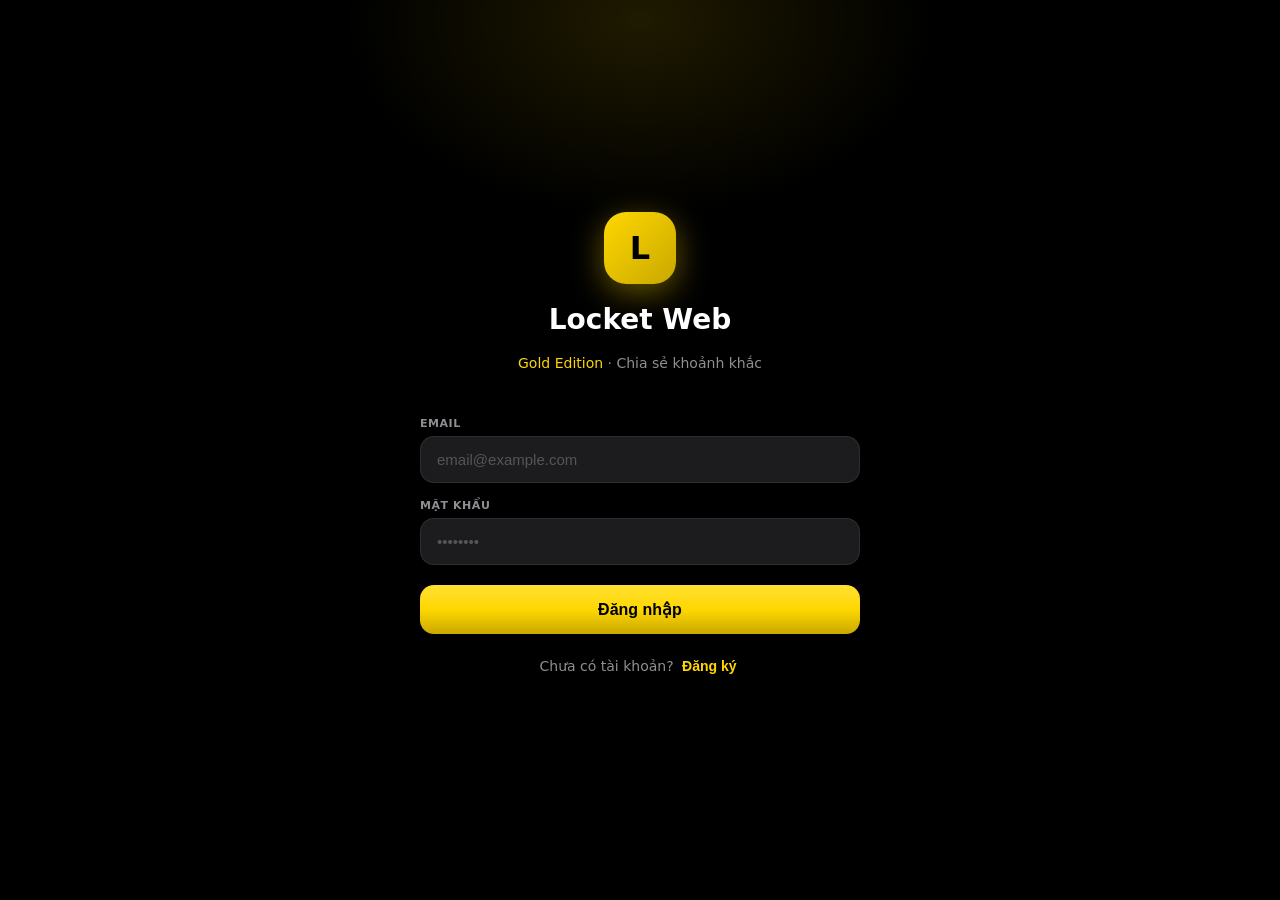
==== commit 385dd91a: "Add user login/register system with localStorage session persistence" ====
--- a/public/index.html
+++ b/public/index.html
@@ -22,6 +22,75 @@
 </head>
 <body class="bg-black text-white">
 
+  <!-- ═══ AUTH GATE: Login / Register ═══ -->
+  <div id="auth-gate" class="auth-gate">
+    <div class="auth-glow"></div>
+    <div class="auth-container">
+
+      <!-- Login -->
+      <div id="panel-login" class="auth-panel active">
+        <div class="auth-logo">
+          <div class="auth-logo-icon">L</div>
+          <h1>Locket Web</h1>
+          <p class="auth-subtitle"><span class="text-gold">Gold Edition</span> · Chia sẻ khoảnh khắc</p>
+        </div>
+        <form id="form-login" class="auth-form">
+          <div class="auth-field">
+            <label for="login-email">Email</label>
+            <input type="email" id="login-email" class="auth-input" placeholder="email@example.com" autocomplete="username" required>
+          </div>
+          <div class="auth-field">
+            <label for="login-password">Mật khẩu</label>
+            <input type="password" id="login-password" class="auth-input" placeholder="••••••••" autocomplete="current-password" required>
+          </div>
+          <p id="login-error" class="auth-error hidden"></p>
+          <button type="submit" class="auth-btn-primary">Đăng nhập</button>
+        </form>
+        <p class="auth-switch">
+          Chưa có tài khoản?
+          <button type="button" id="btn-show-register" class="auth-link">Đăng ký</button>
+        </p>
+      </div>
+
+      <!-- Register -->
+      <div id="panel-register" class="auth-panel hidden">
+        <div class="auth-logo">
+          <div class="auth-logo-icon">✦</div>
+          <h1>Tạo tài khoản</h1>
+          <p class="auth-subtitle">Tham gia Locket Gold miễn phí</p>
+        </div>
+        <form id="form-register" class="auth-form">
+          <div class="auth-field">
+            <label for="register-name">Tên hiển thị</label>
+            <input type="text" id="register-name" class="auth-input" placeholder="Tên của bạn" autocomplete="name" required>
+          </div>
+          <div class="auth-field">
+            <label for="register-email">Email</label>
+            <input type="email" id="register-email" class="auth-input" placeholder="email@example.com" autocomplete="email" required>
+          </div>
+          <div class="auth-field">
+            <label for="register-password">Mật khẩu</label>
+            <input type="password" id="register-password" class="auth-input" placeholder="Tối thiểu 6 ký tự" autocomplete="new-password" required>
+          </div>
+          <div class="auth-field">
+            <label for="register-confirm">Xác nhận mật khẩu</label>
+            <input type="password" id="register-confirm" class="auth-input" placeholder="Nhập lại mật khẩu" autocomplete="new-password" required>
+          </div>
+          <p id="register-error" class="auth-error hidden"></p>
+          <button type="submit" class="auth-btn-primary">Đăng ký</button>
+        </form>
+        <p class="auth-switch">
+          Đã có tài khoản?
+          <button type="button" id="btn-show-login" class="auth-link">Đăng nhập</button>
+        </p>
+      </div>
+
+    </div>
+  </div>
+
+  <!-- ═══ MAIN APP (sau khi đăng nhập) ═══ -->
+  <div id="main-app" class="hidden">
+
   <div id="system-banner" class="system-banner hidden"></div>
   <div id="system-toast" class="system-toast hidden"></div>
 
@@ -187,7 +256,8 @@
               <div id="profile-avatar" class="profile-avatar w-28 h-28 lg:w-32 lg:h-32 rounded-full mx-auto lg:mx-0 mb-4 flex items-center justify-center text-4xl font-bold"></div>
               <h2 id="profile-name" class="text-2xl lg:text-3xl font-bold"></h2>
               <div class="gold-crown-badge inline-flex items-center gap-2 mt-3 px-5 py-2 rounded-full"><i class="fa-solid fa-crown"></i><span class="font-bold text-sm">Locket Gold</span></div>
-              <p id="profile-friend-count" class="text-zinc-500 text-sm mt-2"></p>
+              <p id="profile-email" class="text-zinc-500 text-sm mt-1"></p>
+              <p id="profile-friend-count" class="text-zinc-500 text-sm mt-1"></p>
             </div>
             <div class="profile-content-col mt-8 lg:mt-0 space-y-6">
               <div>
@@ -216,9 +286,10 @@
                 </div>
                 <div class="settings-card rounded-2xl overflow-hidden mt-3">
                   <button type="button" id="btn-admin-login" class="settings-row gold-touch w-full"><span><i class="fa-solid fa-shield-halved text-gold w-5"></i> Admin Login</span><span class="text-zinc-500">→</span></button>
+                  <button type="button" id="btn-logout" class="settings-row gold-touch w-full text-red-400"><span><i class="fa-solid fa-right-from-bracket w-5"></i> Đăng xuất</span><span class="text-zinc-500">→</span></button>
                 </div>
                 <div class="settings-card rounded-2xl p-4 text-sm text-zinc-500 mt-3 space-y-1">
-                  <p>No Ads <span class="text-gold">✦</span> · v2.0 Responsive</p>
+                  <p>No Ads <span class="text-gold">✦</span> · v3.0 Auth</p>
                   <a href="/admin/" class="text-zinc-600 text-xs hover:text-gold">/admin</a>
                 </div>
               </div>
@@ -266,9 +337,12 @@
   <div id="toast" class="toast hidden"></div>
   <link id="dynamic-favicon" rel="icon" href="data:image/svg+xml,<svg xmlns='http://www.w3.org/2000/svg' viewBox='0 0 100 100'><rect fill='%23000' width='100' height='100' rx='22'/><text x='50' y='62' text-anchor='middle' font-size='44' fill='%23FFD700'>L</text></svg>">
 
+  </div><!-- /main-app -->
+
   <script src="js/state.js"></script>
   <script src="js/auth.js"></script>
   <script src="js/ui.js"></script>
+  <script src="js/account.js"></script>
   <script src="js/camera.js"></script>
   <script src="js/friends.js"></script>
   <script src="js/history.js"></script>
@@ -276,5 +350,6 @@
   <script src="js/profile.js"></script>
   <script src="js/reactions.js"></script>
   <script src="js/app.js"></script>
+  <script>document.addEventListener('DOMContentLoaded', () => LocketAccount.init());</script>
 </body>
 </html>
--- a/public/styles.css
+++ b/public/styles.css
@@ -21,6 +21,145 @@
   background: var(--ios-bg);
   color: #fff;
 }
+
+/* ─── Auth screens (Login / Register) ─── */
+.auth-gate {
+  position: fixed;
+  inset: 0;
+  z-index: 600;
+  display: flex;
+  align-items: center;
+  justify-content: center;
+  padding: 24px;
+  padding-top: max(24px, var(--safe-top));
+  padding-bottom: max(24px, var(--safe-bottom));
+  background: #000;
+  overflow-y: auto;
+}
+.auth-gate.hidden { display: none; }
+
+.auth-glow {
+  position: absolute;
+  top: -20%;
+  left: 50%;
+  transform: translateX(-50%);
+  width: min(600px, 90vw);
+  height: 400px;
+  background: radial-gradient(ellipse, rgba(255, 215, 0, 0.12) 0%, transparent 70%);
+  pointer-events: none;
+}
+
+.auth-container {
+  position: relative;
+  width: 100%;
+  max-width: 420px;
+  animation: authFadeIn 0.5s var(--ease-ios);
+}
+
+@media (min-width: 1024px) {
+  .auth-container { max-width: 440px; }
+}
+
+.auth-panel {
+  display: none;
+  flex-direction: column;
+}
+.auth-panel.active { display: flex; animation: authSlide 0.35s var(--ease-ios); }
+
+.auth-logo { text-align: center; margin-bottom: 32px; }
+.auth-logo-icon {
+  width: 72px; height: 72px;
+  margin: 0 auto 16px;
+  background: linear-gradient(135deg, var(--gold), var(--gold-dim));
+  border-radius: 22px;
+  display: flex; align-items: center; justify-content: center;
+  font-size: 2rem; font-weight: 800; color: #000;
+  box-shadow: 0 8px 32px var(--gold-glow);
+}
+.auth-logo h1 { font-size: 1.75rem; font-weight: 700; }
+.auth-subtitle { font-size: 0.875rem; color: #8E8E93; margin-top: 6px; }
+
+.auth-form { display: flex; flex-direction: column; gap: 16px; }
+.auth-field label {
+  display: block;
+  font-size: 11px;
+  font-weight: 600;
+  color: #8E8E93;
+  text-transform: uppercase;
+  letter-spacing: 0.05em;
+  margin-bottom: 6px;
+}
+.auth-input {
+  width: 100%;
+  background: var(--ios-card);
+  border: 1px solid rgba(255,255,255,0.08);
+  border-radius: 14px;
+  padding: 14px 16px;
+  font-size: 15px;
+  color: #fff;
+  outline: none;
+  transition: border-color 0.2s, box-shadow 0.2s;
+}
+.auth-input:focus {
+  border-color: rgba(255, 215, 0, 0.45);
+  box-shadow: 0 0 0 3px rgba(255, 215, 0, 0.08);
+}
+.auth-input::placeholder { color: #555; }
+
+.auth-btn-primary {
+  width: 100%;
+  padding: 15px;
+  margin-top: 4px;
+  border: none;
+  border-radius: 14px;
+  background: linear-gradient(180deg, #FFE033, var(--gold), var(--gold-dim));
+  color: #000;
+  font-size: 16px;
+  font-weight: 700;
+  cursor: pointer;
+  transition: transform 0.15s, filter 0.2s, box-shadow 0.2s;
+}
+.auth-btn-primary:hover { filter: brightness(1.06); box-shadow: 0 4px 24px var(--gold-glow); }
+.auth-btn-primary:active { transform: scale(0.97); }
+
+.auth-error {
+  font-size: 13px;
+  color: #ef4444;
+  text-align: center;
+  padding: 8px 12px;
+  background: rgba(239, 68, 68, 0.1);
+  border-radius: 10px;
+}
+.auth-error.hidden { display: none; }
+
+.auth-switch {
+  text-align: center;
+  margin-top: 24px;
+  font-size: 14px;
+  color: #8E8E93;
+}
+.auth-link {
+  background: none;
+  border: none;
+  color: var(--gold);
+  font-weight: 600;
+  font-size: 14px;
+  cursor: pointer;
+  padding: 0 4px;
+  transition: opacity 0.2s;
+}
+.auth-link:hover { opacity: 0.8; text-decoration: underline; }
+
+@keyframes authFadeIn {
+  from { opacity: 0; transform: translateY(12px); }
+  to { opacity: 1; transform: none; }
+}
+@keyframes authSlide {
+  from { opacity: 0; transform: translateX(8px); }
+  to { opacity: 1; transform: none; }
+}
+
+#main-app.hidden { display: none; }
 
 /* ─── Responsive layout shell ─── */
 .app-layout {
